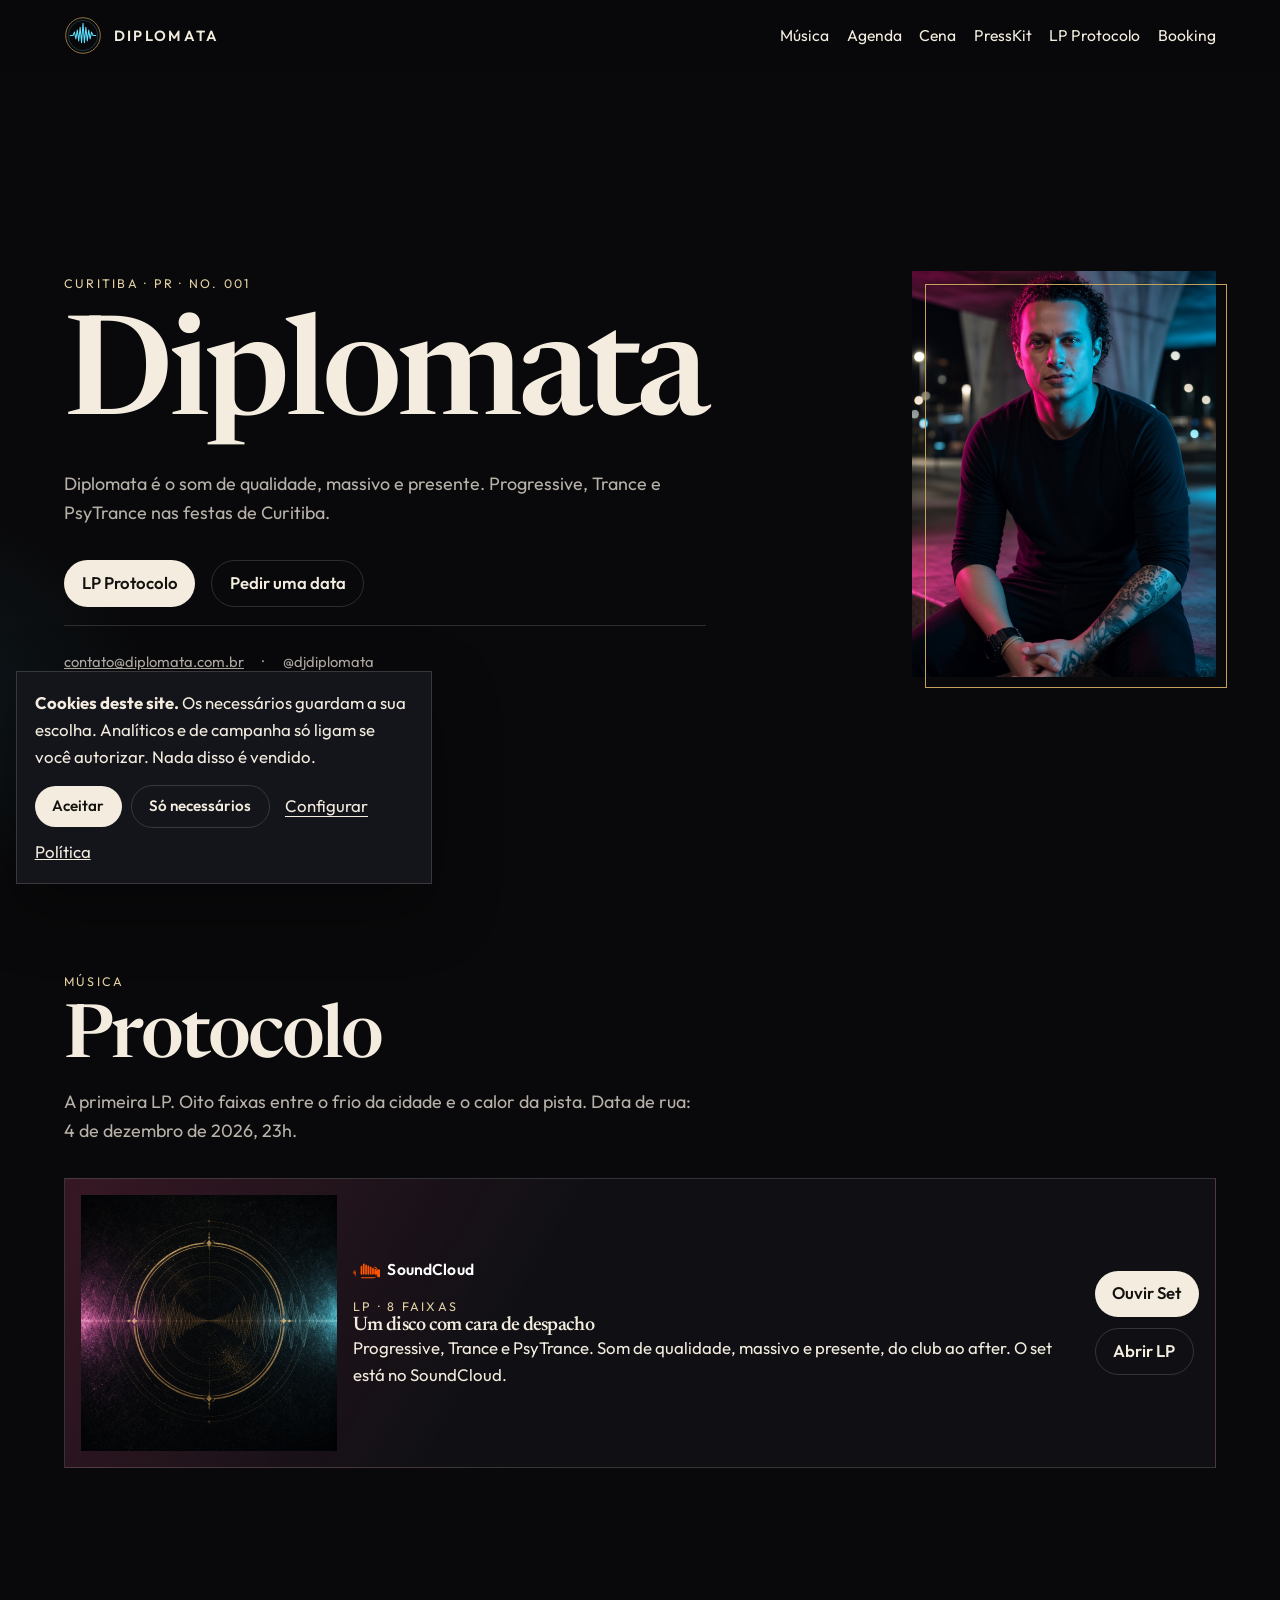
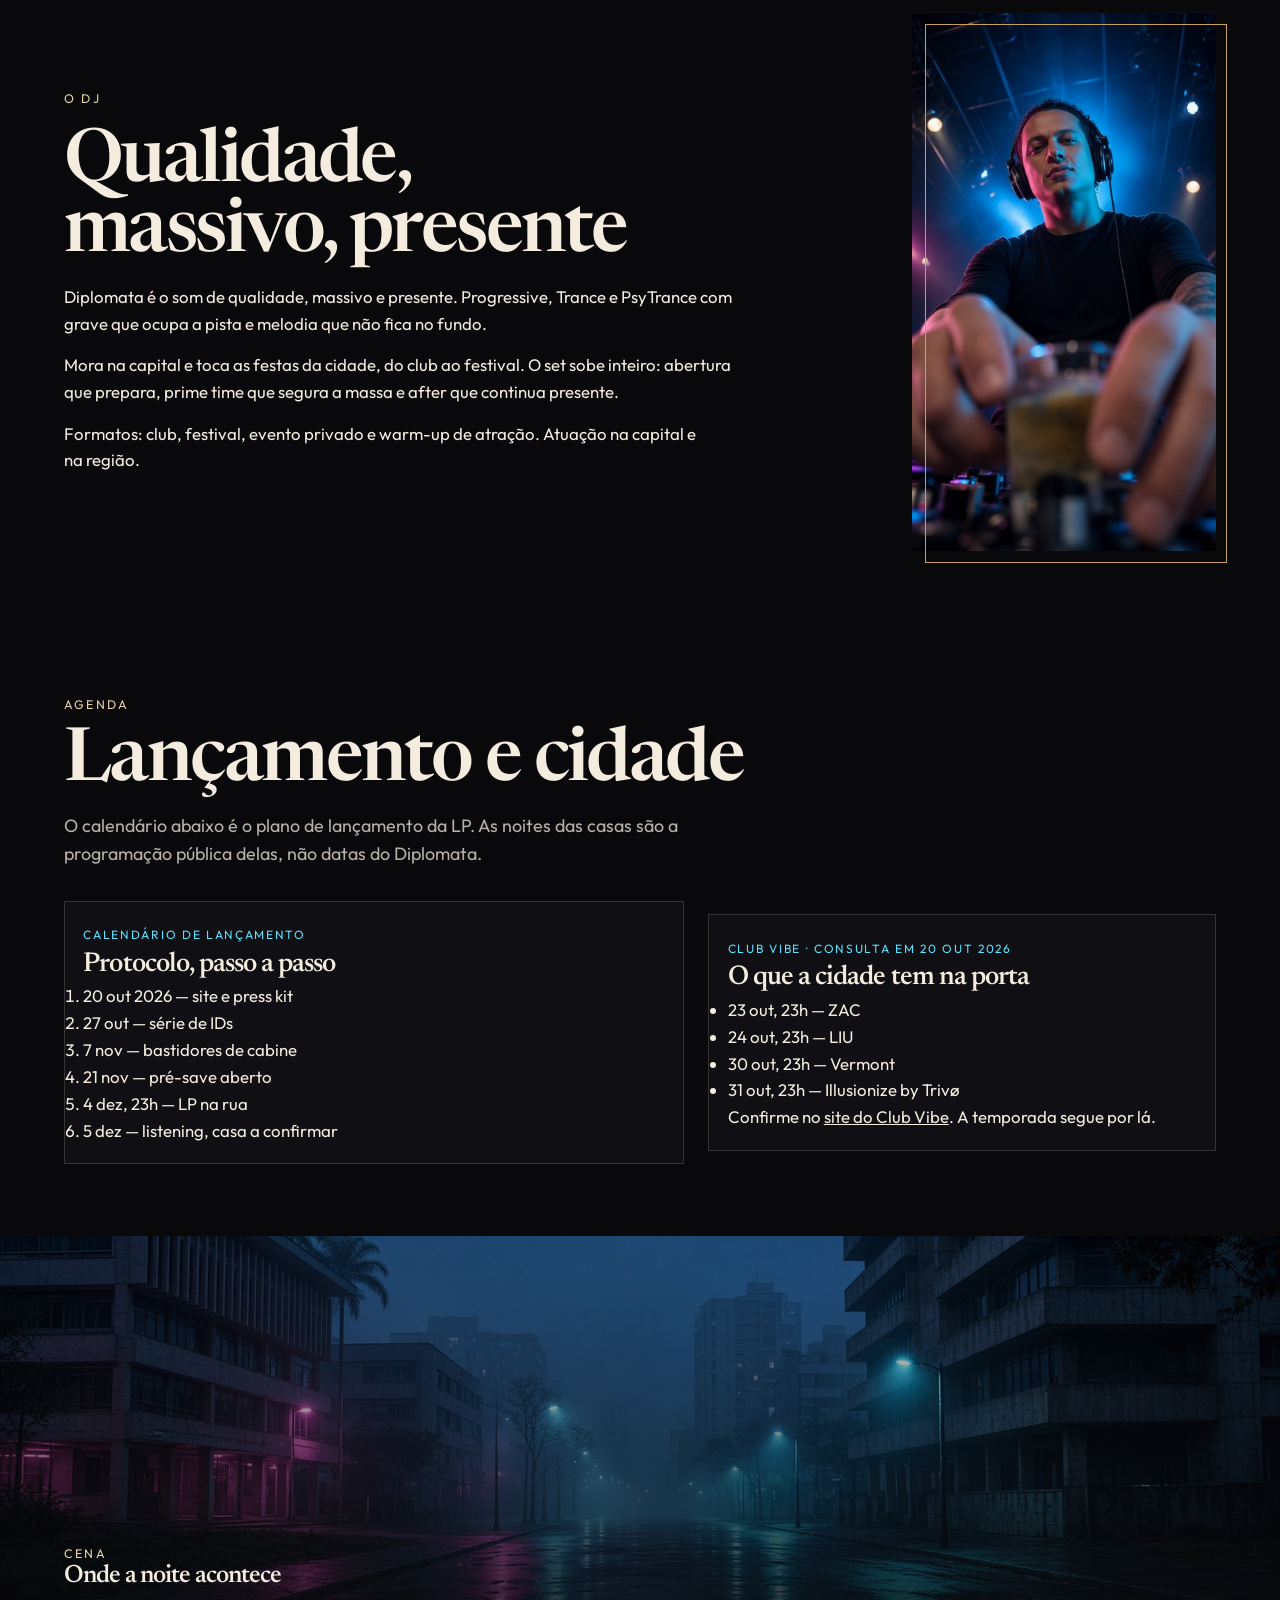
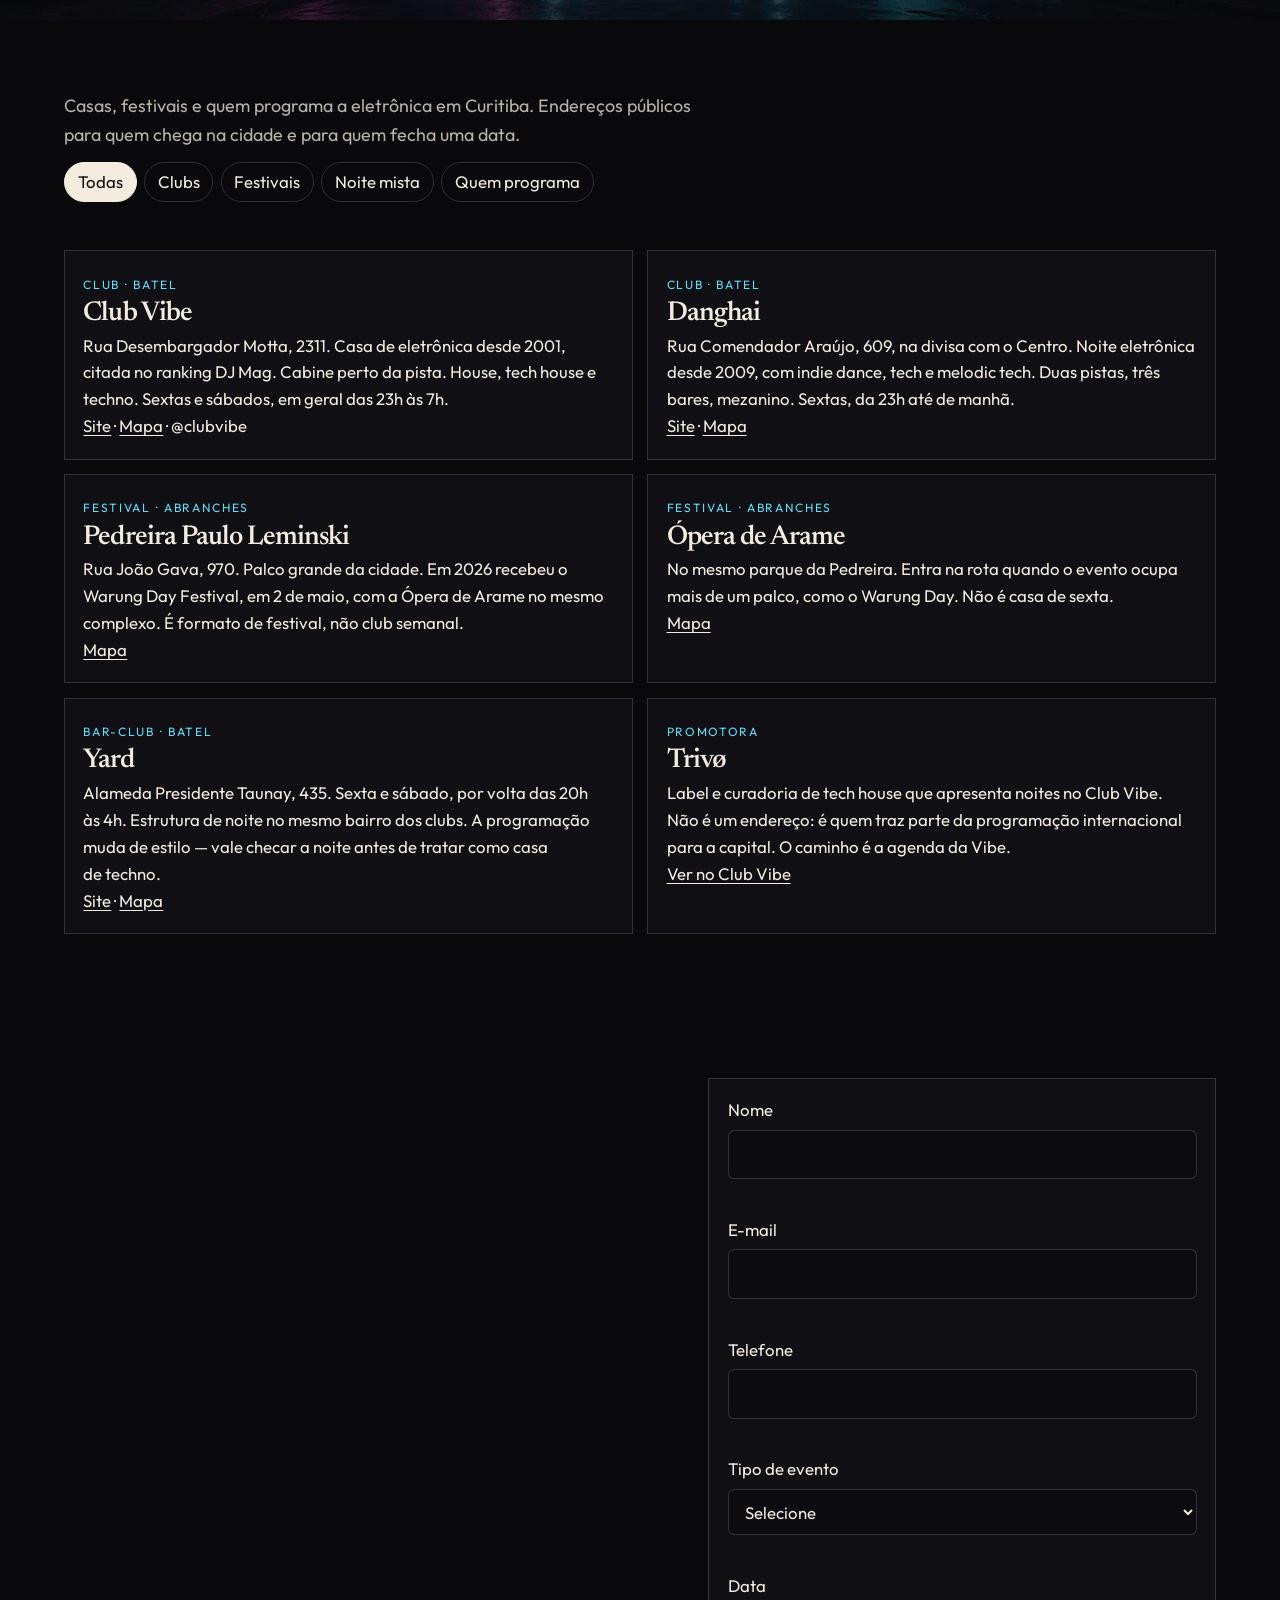
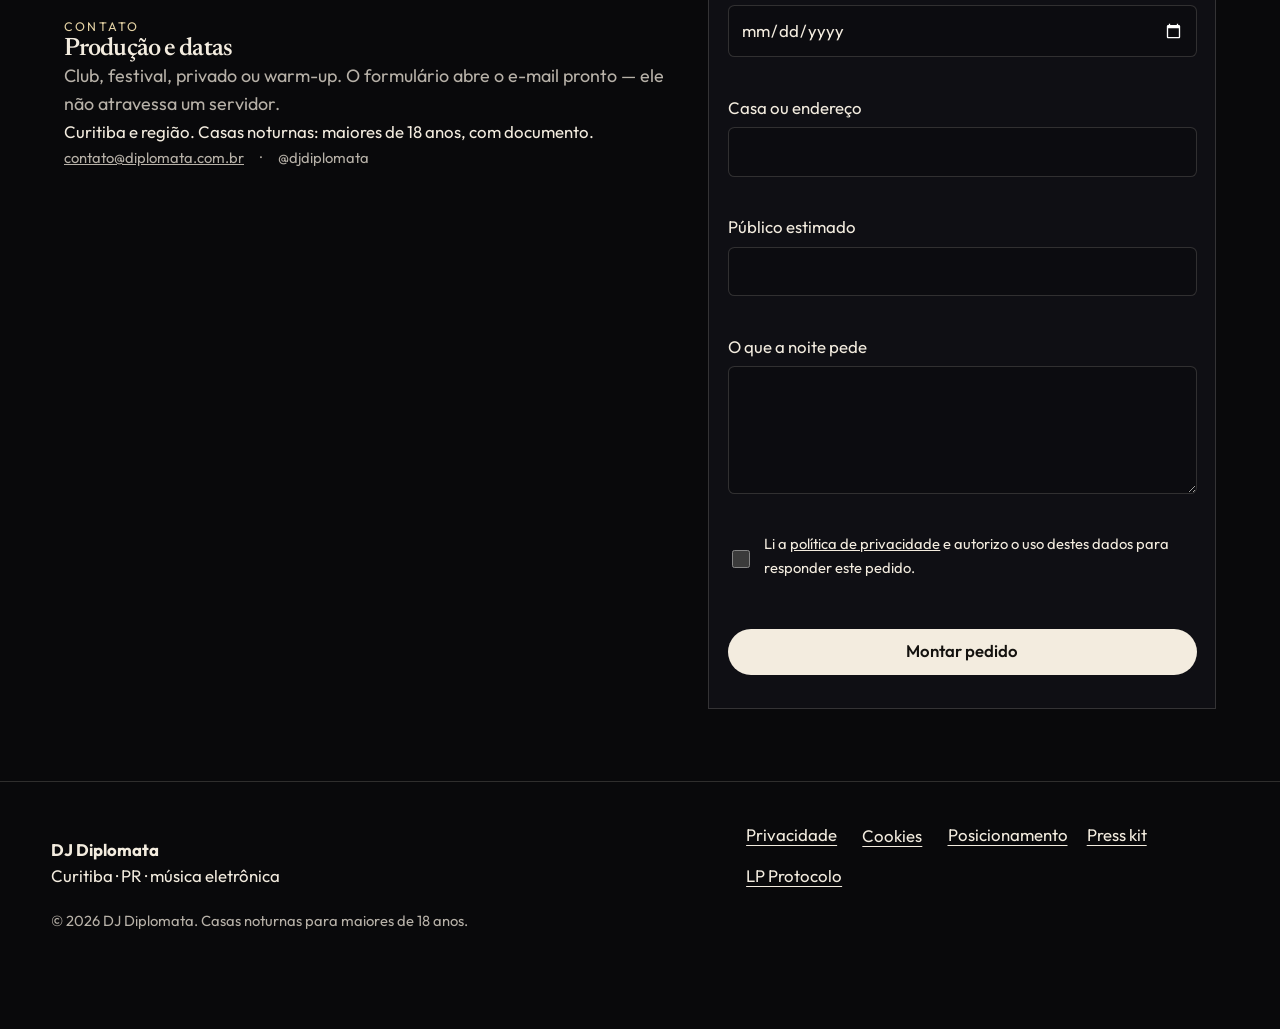
==== index.html @ b2a97776 "Commit Inicial Co-authored-by: Cursor <cursoragent@cursor.com>" ====
<!DOCTYPE html>
<html lang="pt-BR">
<head>
  <meta charset="utf-8">
  <meta name="viewport" content="width=device-width, initial-scale=1">
  <title>DJ Diplomata · Progressive, Trance e PsyTrance em Curitiba</title>
  <meta name="description" content="Diplomata é o som de qualidade, massivo e presente. Progressive, Trance e PsyTrance nas festas de Curitiba.">
  <link rel="canonical" href="https://djdiplomata.com.br/">
  <meta name="theme-color" content="#09090b">
  <meta property="og:locale" content="pt_BR">
  <meta property="og:type" content="website">
  <meta property="og:title" content="DJ Diplomata · Curitiba">
  <meta property="og:description" content="Som de qualidade, massivo e presente. Progressive, Trance e PsyTrance. LP Protocolo em 4 de dezembro de 2026.">
  <meta property="og:url" content="https://djdiplomata.com.br/">
  <meta property="og:image" content="https://djdiplomata.com.br/img/hero-pista.jpg">
  <meta name="twitter:card" content="summary_large_image">
  <link rel="icon" href="img/favicon.svg" type="image/svg+xml">
  <link rel="manifest" href="/site.webmanifest">
  <link rel="preconnect" href="https://fonts.googleapis.com">
  <link rel="preconnect" href="https://fonts.gstatic.com" crossorigin>
  <link href="https://fonts.googleapis.com/css2?family=Newsreader:ital,opsz,wght@0,6..72,500;0,6..72,600;1,6..72,480&family=Outfit:wght@300;400;500;600&display=swap" rel="stylesheet">
  <link rel="stylesheet" href="css/styles.css">
  <script type="application/ld+json">
  {
    "@context": "https://schema.org",
    "@type": "MusicGroup",
    "name": "DJ Diplomata",
    "genre": ["Progressive", "Trance", "PsyTrance"],
    "foundingLocation": {
      "@type": "City",
      "name": "Curitiba"
    },
    "areaServed": "Curitiba, PR",
    "url": "https://djdiplomata.com.br/",
    "image": "https://djdiplomata.com.br/img/retrato-editorial.jpg",
    "email": "contato@diplomata.com.br"
  }
  </script>
</head>
<body>
  <a class="skip" href="#conteudo">Ir para o conteúdo</a>
  <header class="site-header" data-header>
    <a class="brand" href="/">
      <img src="img/logo-mark.svg" width="64" height="64" alt="">
      Diplomata
    </a>
    <button class="nav-toggle" type="button" data-nav-toggle aria-expanded="false" aria-controls="menu" aria-label="Abrir menu">
      <span class="nav-toggle__icon" aria-hidden="true">
        <span class="nav-toggle__bar"></span>
        <span class="nav-toggle__bar"></span>
        <span class="nav-toggle__bar"></span>
      </span>
    </button>
    <nav id="menu" class="menu" aria-label="Principal">
      <a href="#musica">Música</a>
      <a href="#agenda">Agenda</a>
      <a href="#cena">Cena</a>
      <a href="/paginas/imprensa.html">PressKit</a>
      <a href="/paginas/lp.html">LP Protocolo</a>
      <a href="#booking">Booking</a>
    </nav>
  </header>

  <main id="conteudo">
    <section class="wrap hero">
      <div class="hero-copy" data-reveal>
        <p class="kicker">Curitiba · PR · No. 001</p>
        <h1 class="display">Diplomata</h1>
        <p class="lede">Diplomata é o som de qualidade, massivo e presente. Progressive, Trance e PsyTrance nas festas de Curitiba.</p>
        <div class="actions">
          <a class="button" href="/paginas/lp.html">LP Protocolo</a>
          <a class="button button-ghost" href="#booking">Pedir uma data</a>
        </div>
        <p class="meta"><a data-email href="mailto:contato@diplomata.com.br">contato@diplomata.com.br</a> · <span data-handle="instagram">@djdiplomata</span></p>
      </div>
      <figure class="photo-frame" data-reveal>
        <img src="img/retrato-editorial.jpg" width="864" height="1152" alt="Retrato de Diplomata à noite, luz magenta e ciano, camiseta preta e tatuagem no antebraço." fetchpriority="high">
      </figure>
    </section>

    <section class="section" id="musica">
      <div class="wrap">
        <div class="section-head" data-reveal>
          <p class="kicker">Música</p>
          <h2>Protocolo</h2>
          <p class="lede">A primeira LP. Oito faixas entre o frio da cidade e o calor da pista. Data de rua: 4 de dezembro de 2026, 23h.</p>
        </div>
        <article class="release" data-reveal>
          <img src="img/capa-protocolo.jpg" width="1024" height="1024" alt="Capa abstrata da LP Protocolo, anel dourado e forma de onda.">
          <div>
            <a class="sc-mark" href="https://soundcloud.com/diplomatamusicoficial/diplomata-progressive-trance" target="_blank" rel="noopener noreferrer">
              <svg class="sc-mark__logo" viewBox="0 0 24 24" aria-hidden="true">
                <path d="M1.175 12.225c-.051 0-.094.046-.101.1l-.233 2.154.233 2.105c.007.058.05.098.101.098.05 0 .09-.04.099-.098l.255-2.105-.27-2.154c-.008-.054-.047-.1-.098-.1m-.899.828c-.053 0-.096.043-.104.096l-.213 1.343.213 1.32c.008.06.051.096.104.096.052 0 .093-.036.101-.096l.225-1.32-.225-1.343c-.008-.053-.049-.096-.101-.096m1.817-.265c-.053 0-.096.05-.103.104l-.266 2.578.266 2.531c.007.058.05.103.103.103.052 0 .093-.045.1-.103l.285-2.531-.285-2.578c-.007-.054-.048-.104-.1-.104m-3.647.43c-.054 0-.098.05-.105.104l-.18.795.18.772c.007.058.051.104.105.104.053 0 .094-.046.102-.104l.194-.772-.194-.795c-.008-.054-.049-.104-.102-.104m8.283 2.684V9.44c0-.422.342-.763.764-.763.421 0 .763.341.763.763v6.462c0 .422-.342.763-.763.763-.422 0-.764-.341-.764-.763m2.024-.025V7.294c0-.422.342-.764.763-.764.422 0 .764.342.764.764v8.583c0 .421-.342.763-.764.763-.421 0-.763-.342-.763-.763m2.024-.002V8.22c0-.422.342-.764.764-.764.421 0 .763.342.763.764v7.655c0 .422-.342.764-.763.764-.422 0-.764-.342-.764-.764m2.025.002V9.212c0-.422.342-.764.764-.764.421 0 .763.342.763.764v6.665c0 .421-.342.763-.763.763-.422 0-.764-.342-.764-.763m2.024-.002v-5.74c0-.421.342-.763.764-.763.421 0 .763.342.763.763v5.74c0 .422-.342.764-.763.764-.422 0-.764-.342-.764-.764m2.025.002v-4.815c0-.422.342-.764.763-.764.422 0 .764.342.764.764v4.815c0 .421-.342.763-.764.763-.421 0-.763-.342-.763-.763m2.024.003v-3.89c0-.422.342-.764.764-.764s.763.342.763.764v3.89c0 .421-.341.763-.763.763s-.764-.342-.764-.763m1.985 1.017c-.231 1.49-1.494 2.639-3.034 2.639H7.418c-.211 0-.392-.17-.392-.381 0-.212.181-.382.392-.382h11.309c1.18 0 2.147-.88 2.147-1.963 0-1.083-.967-1.963-2.147-1.963-.211 0-.381-.17-.381-.381s.17-.382.381-.382c1.18 0 2.147-.88 2.147-1.962 0-1.084-.967-1.963-2.147-1.963-.211 0-.381-.17-.381-.382 0-.21.17-.381.381-.381 1.54 0 2.803 1.148 3.034 2.638.346-.14.72-.22 1.112-.22 1.18 0 2.147.88 2.147 1.962 0 .58-.26 1.102-.67 1.463.41.361.67.883.67 1.463 0 1.083-.967 1.962-2.147 1.962-.392 0-.766-.08-1.112-.22"/>
              </svg>
              <span>SoundCloud</span>
            </a>
            <p class="kicker">LP · 8 faixas</p>
            <h3>Um disco com cara de despacho</h3>
            <p>Progressive, Trance e PsyTrance. Som de qualidade, massivo e presente, do club ao after. O set está no SoundCloud.</p>
          </div>
          <div class="actions">
            <a class="button" href="https://soundcloud.com/diplomatamusicoficial/diplomata-progressive-trance" target="_blank" rel="noopener noreferrer">Ouvir Set</a>
            <a class="button button-ghost" href="/paginas/lp.html">Abrir LP</a>
          </div>
        </article>
      </div>
    </section>

    <section class="section" id="sobre">
      <div class="wrap split split-2">
        <div class="prose" data-reveal>
          <p class="kicker">O DJ</p>
          <h2>Qualidade, massivo, presente</h2>
          <p>Diplomata é o som de qualidade, massivo e presente. Progressive, Trance e PsyTrance com grave que ocupa a pista e melodia que não fica no fundo.</p>
          <p>Mora na capital e toca as festas da cidade, do club ao festival. O set sobe inteiro: abertura que prepara, prime time que segura a massa e after que continua presente.</p>
          <p>Formatos: club, festival, evento privado e warm-up de atração. Atuação na capital e na região.</p>
        </div>
        <figure class="photo-frame" data-reveal>
          <img src="img/cabine-de-baixo.jpg" width="437" height="776" alt="Diplomata de camiseta preta e fone, visto de baixo na cabine, mãos no mixer, luz azul e magenta." loading="lazy">
        </figure>
      </div>
    </section>

    <section class="section" id="agenda">
      <div class="wrap">
        <div class="section-head" data-reveal>
          <p class="kicker">Agenda</p>
          <h2>Lançamento e cidade</h2>
          <p class="lede">O calendário abaixo é o plano de lançamento da LP. As noites das casas são a programação pública delas, não datas do Diplomata.</p>
        </div>
        <div class="split split-2">
          <article class="note" data-reveal>
            <p class="tag">Calendário de lançamento</p>
            <h3>Protocolo, passo a passo</h3>
            <ol>
              <li>20 out 2026 — site e press kit</li>
              <li>27 out — série de IDs</li>
              <li>7 nov — bastidores de cabine</li>
              <li>21 nov — pré-save aberto</li>
              <li>4 dez, 23h — LP na rua</li>
              <li>5 dez — listening, casa a confirmar</li>
            </ol>
          </article>
          <article class="note" data-reveal>
            <p class="tag">Club Vibe · consulta em 20 out 2026</p>
            <h3>O que a cidade tem na porta</h3>
            <ul>
              <li>23 out, 23h — ZAC</li>
              <li>24 out, 23h — LIU</li>
              <li>30 out, 23h — Vermont</li>
              <li>31 out, 23h — Illusionize by Trivø</li>
            </ul>
            <p>Confirme no <a href="https://clubvibe.com.br/" rel="noopener noreferrer">site do Club Vibe</a>. A temporada segue por lá.</p>
          </article>
        </div>
      </div>
    </section>

    <section class="city-band" style="--city: url('../img/cidade-noite.jpg')" id="cena">
      <div class="wrap">
        <p class="kicker">Cena</p>
        <h2>Onde a noite acontece</h2>
      </div>
    </section>

    <section class="section">
      <div class="wrap scene">
        <div class="section-head">
          <p class="lede">Casas, festivais e quem programa a eletrônica em Curitiba. Endereços públicos para quem chega na cidade e para quem fecha uma data.</p>
          <div class="filters" role="group" aria-label="Filtrar lugares">
            <button type="button" data-filter="todas" aria-pressed="true">Todas</button>
            <button type="button" data-filter="club" aria-pressed="false">Clubs</button>
            <button type="button" data-filter="festival" aria-pressed="false">Festivais</button>
            <button type="button" data-filter="bar" aria-pressed="false">Noite mista</button>
            <button type="button" data-filter="promoter" aria-pressed="false">Quem programa</button>
          </div>
        </div>
        <div class="venue-list">
          <article class="venue" data-kind="club">
            <p class="tag">Club · Batel</p>
            <h3>Club Vibe</h3>
            <p>Rua Desembargador Motta, 2311. Casa de eletrônica desde 2001, citada no ranking DJ Mag. Cabine perto da pista. House, tech house e techno. Sextas e sábados, em geral das 23h às 7h.</p>
            <p><a href="https://clubvibe.com.br/" rel="noopener noreferrer">Site</a> · <a href="https://www.google.com/maps/search/?api=1&amp;query=Club+Vibe+Rua+Desembargador+Motta+2311+Curitiba" rel="noopener noreferrer">Mapa</a> · @clubvibe</p>
          </article>
          <article class="venue" data-kind="club">
            <p class="tag">Club · Batel</p>
            <h3>Danghai</h3>
            <p>Rua Comendador Araújo, 609, na divisa com o Centro. Noite eletrônica desde 2009, com indie dance, tech e melodic tech. Duas pistas, três bares, mezanino. Sextas, da 23h até de manhã.</p>
            <p><a href="https://danghai.com.br/" rel="noopener noreferrer">Site</a> · <a href="https://www.google.com/maps/search/?api=1&amp;query=Danghai+Club+Rua+Comendador+Araujo+609+Curitiba" rel="noopener noreferrer">Mapa</a></p>
          </article>
          <article class="venue" data-kind="festival">
            <p class="tag">Festival · Abranches</p>
            <h3>Pedreira Paulo Leminski</h3>
            <p>Rua João Gava, 970. Palco grande da cidade. Em 2026 recebeu o Warung Day Festival, em 2 de maio, com a Ópera de Arame no mesmo complexo. É formato de festival, não club semanal.</p>
            <p><a href="https://www.google.com/maps/search/?api=1&amp;query=Pedreira+Paulo+Leminski+Curitiba" rel="noopener noreferrer">Mapa</a></p>
          </article>
          <article class="venue" data-kind="festival">
            <p class="tag">Festival · Abranches</p>
            <h3>Ópera de Arame</h3>
            <p>No mesmo parque da Pedreira. Entra na rota quando o evento ocupa mais de um palco, como o Warung Day. Não é casa de sexta.</p>
            <p><a href="https://www.google.com/maps/search/?api=1&amp;query=Opera+de+Arame+Curitiba" rel="noopener noreferrer">Mapa</a></p>
          </article>
          <article class="venue" data-kind="bar">
            <p class="tag">Bar-club · Batel</p>
            <h3>Yard</h3>
            <p>Alameda Presidente Taunay, 435. Sexta e sábado, por volta das 20h às 4h. Estrutura de noite no mesmo bairro dos clubs. A programação muda de estilo — vale checar a noite antes de tratar como casa de techno.</p>
            <p><a href="http://yardcwb.com.br/" rel="noopener noreferrer">Site</a> · <a href="https://www.google.com/maps/search/?api=1&amp;query=Yard+Alameda+Presidente+Taunay+435+Curitiba" rel="noopener noreferrer">Mapa</a></p>
          </article>
          <article class="venue" data-kind="promoter">
            <p class="tag">Promotora</p>
            <h3>Trivø</h3>
            <p>Label e curadoria de tech house que apresenta noites no Club Vibe. Não é um endereço: é quem traz parte da programação internacional para a capital. O caminho é a agenda da Vibe.</p>
            <p><a href="https://clubvibe.com.br/" rel="noopener noreferrer">Ver no Club Vibe</a></p>
          </article>
        </div>
      </div>
    </section>

    <section class="section" id="booking">
      <div class="wrap split split-2">
        <div data-reveal>
          <p class="kicker">Contato</p>
          <h2>Produção e datas</h2>
          <p class="lede">Club, festival, privado ou warm-up. O formulário abre o e-mail pronto — ele não atravessa um servidor.</p>
          <p>Curitiba e região. Casas noturnas: maiores de 18 anos, com documento.</p>
          <p class="meta"><a data-email href="mailto:contato@diplomata.com.br">contato@diplomata.com.br</a> · <span data-handle="instagram">@djdiplomata</span></p>
          <p><a class="button button-ghost" data-whatsapp hidden href="#">WhatsApp</a></p>
        </div>
        <form class="form card" data-booking novalidate>
          <div class="field">
            <label for="nome">Nome</label>
            <input id="nome" name="nome" autocomplete="name" required>
            <small class="error"></small>
          </div>
          <div class="field">
            <label for="email">E-mail</label>
            <input id="email" name="email" type="email" autocomplete="email" required>
            <small class="error"></small>
          </div>
          <div class="field">
            <label for="telefone">Telefone</label>
            <input id="telefone" name="telefone" type="tel" autocomplete="tel" inputmode="tel">
            <small class="error"></small>
          </div>
          <div class="field">
            <label for="tipo">Tipo de evento</label>
            <select id="tipo" name="tipo" required>
              <option value="">Selecione</option>
              <option>Club</option>
              <option>Festival</option>
              <option>Evento privado</option>
              <option>Corporativo</option>
              <option>Warm-up</option>
            </select>
            <small class="error"></small>
          </div>
          <div class="field">
            <label for="data">Data</label>
            <input id="data" name="data" type="date">
            <small class="error"></small>
          </div>
          <div class="field">
            <label for="local">Casa ou endereço</label>
            <input id="local" name="local" autocomplete="address-level2">
            <small class="error"></small>
          </div>
          <div class="field">
            <label for="publico">Público estimado</label>
            <input id="publico" name="publico" inputmode="numeric">
            <small class="error"></small>
          </div>
          <div class="field">
            <label for="mensagem">O que a noite pede</label>
            <textarea id="mensagem" name="mensagem" required></textarea>
            <small class="error"></small>
          </div>
          <label class="check">
            <input id="consent-booking" name="consent" type="checkbox" required>
            <span>Li a <a href="/paginas/privacidade.html">política de privacidade</a> e autorizo o uso destes dados para responder este pedido.</span>
            <small class="error"></small>
          </label>
          <button class="button" type="submit">Montar pedido</button>
          <p class="status" data-booking-status role="status"></p>
          <div class="ready" data-booking-ready hidden>
            <p>Pedido pronto para envio.</p>
            <pre id="brief-live" data-brief></pre>
            <div class="actions">
              <a class="button button-small" data-open-mail href="mailto:contato@diplomata.com.br">Abrir e-mail</a>
              <button class="button button-small button-ghost" type="button" data-copy="brief-live">Copiar pedido</button>
            </div>
          </div>
        </form>
      </div>
    </section>
  </main>

  <footer class="site-footer">
    <div>
      <strong>DJ Diplomata</strong>
      <p>Curitiba · PR · música eletrônica</p>
    </div>
    <nav class="footer-nav" aria-label="Rodapé">
      <a href="/paginas/privacidade.html">Privacidade</a>
      <button type="button" data-cookie-open>Cookies</button>
      <a href="/paginas/campanhas.html">Posicionamento</a>
      <a href="/paginas/imprensa.html">Press kit</a>
      <a href="/paginas/lp.html">LP Protocolo</a>
    </nav>
    <p class="legal">© 2026 DJ Diplomata. Casas noturnas para maiores de 18 anos.</p>
  </footer>

  <script src="js/config.js"></script>
  <script src="js/cookies.js"></script>
  <script src="js/main.js"></script>
</body>
</html>
---- css/styles.css ----
@layer reset, base, layout, components, pages, motion;

@layer reset {
  *,
  *::before,
  *::after {
    box-sizing: border-box;
  }

  html {
    scroll-behavior: smooth;
  }

  body,
  h1,
  h2,
  h3,
  p,
  figure,
  blockquote,
  dl,
  dd {
    margin: 0;
  }

  ul,
  ol {
    margin: 0;
    padding: 0;
  }

  button,
  input,
  select,
  textarea {
    font: inherit;
    color: inherit;
  }

  button {
    cursor: pointer;
    background: none;
    border: 0;
  }

  img {
    max-width: 100%;
    height: auto;
    display: block;
  }

  a {
    color: inherit;
  }
}

@layer base {
  :root {
    --bg: #09090b;
    --bg-2: #121218;
    --paper: #f3ecdf;
    --paper-2: #e7dccb;
    --ink: #14120f;
    --gold: #c6a15a;
    --gold-text: #e4d2a4;
    --magenta: #ff3d78;
    --cyan: #5ce1ff;
    --muted: #b7b1a8;
    --line: rgba(243, 236, 223, 0.16);
    --serif: "Newsreader", "Iowan Old Style", Georgia, serif;
    --sans: "Outfit", "Segoe UI", sans-serif;
    --header: 4.5rem;
    --wrap: 72rem;
    --shadow: 0 24px 60px rgba(0, 0, 0, 0.35);
  }

  html {
    color-scheme: dark;
  }

  [hidden] {
    display: none !important;
  }

  body {
    min-height: 100vh;
    overflow-x: clip;
    font-family: var(--sans);
    font-weight: 400;
    font-size: 1.05rem;
    line-height: 1.6;
    color: var(--paper);
    background:
      radial-gradient(900px 480px at 90% -10%, rgba(255, 61, 120, 0.18), transparent 55%),
      radial-gradient(700px 420px at -15% 12%, rgba(92, 225, 255, 0.1), transparent 50%),
      var(--bg);
  }

  body.nav-open {
    overflow: hidden;
  }

  ::selection {
    background: var(--magenta);
    color: #fff;
  }

  :focus-visible {
    outline: 2px solid var(--cyan);
    outline-offset: 3px;
  }

  h1,
  h2,
  h3,
  .display {
    font-family: var(--serif);
    font-weight: 560;
    letter-spacing: -0.035em;
    line-height: 0.96;
    text-wrap: balance;
  }

  p,
  li {
    text-wrap: pretty;
  }

  a:hover {
    color: var(--gold-text);
  }
}

@layer layout {
  .skip {
    position: absolute;
    left: 1rem;
    top: -4rem;
    z-index: 80;
    background: var(--paper);
    color: var(--ink);
    padding: 0.6rem 0.9rem;
  }

  .skip:focus {
    top: 1rem;
  }

  .wrap {
    width: min(var(--wrap), calc(100% - 2rem));
    margin-inline: auto;
  }

  .wrap-full {
    width: 100%;
    max-width: none;
    margin-inline: 0;
    padding-inline: 4vw;
  }

  .wrap-full .lede {
    max-width: none;
  }

  .section-bleed {
    width: 100%;
    max-width: none;
    padding-inline: 0;
  }

  .section-bleed .wrap-full {
    padding-inline: 0;
  }

  .site-header {
    position: sticky;
    top: 0;
    z-index: 40;
    display: flex;
    align-items: center;
    justify-content: space-between;
    gap: 1rem;
    min-height: var(--header);
    padding-block: 0.75rem;
    padding-inline: max(1rem, calc((100% - min(var(--wrap), 100% - 2rem)) / 2));
    background: rgba(9, 9, 11, 0.94);
    border-bottom: 1px solid transparent;
  }

  .site-header.is-scrolled {
    border-bottom-color: var(--line);
  }

  .brand {
    display: inline-flex;
    align-items: center;
    gap: 0.7rem;
    text-decoration: none;
    font-family: var(--sans);
    font-weight: 600;
    font-size: 0.92rem;
    letter-spacing: 0.16em;
    text-transform: uppercase;
  }

  .brand img {
    width: 2.4rem;
    height: 2.4rem;
  }

  .nav-toggle {
    display: inline-flex;
    align-items: center;
    justify-content: center;
    flex-shrink: 0;
    width: 2.75rem;
    height: 2.75rem;
    padding: 0;
    border: 1px solid var(--line);
    border-radius: 999px;
    color: var(--paper);
  }

  .nav-toggle__icon {
    display: flex;
    flex-direction: column;
    justify-content: center;
    gap: 0.35rem;
    width: 1.15rem;
  }

  .nav-toggle__bar {
    display: block;
    height: 2px;
    width: 100%;
    background: currentColor;
    border-radius: 1px;
    transition: transform 0.2s ease, opacity 0.2s ease;
    transform-origin: center;
  }

  .nav-toggle[aria-expanded="true"] .nav-toggle__bar:nth-child(1) {
    transform: translateY(0.45rem) rotate(45deg);
  }

  .nav-toggle[aria-expanded="true"] .nav-toggle__bar:nth-child(2) {
    opacity: 0;
  }

  .nav-toggle[aria-expanded="true"] .nav-toggle__bar:nth-child(3) {
    transform: translateY(-0.45rem) rotate(-45deg);
  }

  .menu {
    display: none;
    gap: 1.1rem;
    align-items: center;
  }

  .menu.is-open {
    display: flex;
    position: fixed;
    z-index: 45;
    inset: var(--header) 0 0 0;
    flex-direction: column;
    align-items: flex-start;
    gap: 1.15rem;
    padding: 1.5rem 1.25rem 2rem;
    background: #09090b;
    overflow: auto;
  }

  .menu a {
    text-decoration: none;
    color: var(--paper);
    font-size: 1.35rem;
  }

  .menu a[aria-current="page"] {
    color: var(--gold-text);
  }

  .section {
    padding: 4.5rem 0;
  }

  .section-head {
    display: grid;
    gap: 0.8rem;
    margin-bottom: 2rem;
  }

  .section-head h2 {
    font-size: clamp(2.4rem, 6vw, 4.6rem);
  }

  .kicker {
    color: var(--gold-text);
    font-size: 0.78rem;
    letter-spacing: 0.18em;
    text-transform: uppercase;
  }

  .lede {
    max-width: 40rem;
    color: var(--muted);
    font-size: 1.12rem;
  }

  .site-footer {
    display: grid;
    gap: 1.2rem;
    padding: 2.5rem 4vw 6rem;
    border-top: 1px solid var(--line);
  }

  .footer-nav {
    display: flex;
    flex-wrap: wrap;
    gap: 0.8rem 1.2rem;
  }

  .footer-nav a,
  .footer-nav button {
    text-decoration: underline;
    text-underline-offset: 0.25em;
  }

  .legal {
    color: var(--muted);
    font-size: 0.92rem;
  }
}

@layer components {
  .button,
  .text-button {
    display: inline-flex;
    align-items: center;
    justify-content: center;
    min-height: 2.9rem;
    padding: 0.55rem 1.1rem;
    border-radius: 999px;
    text-decoration: none;
  }

  .button {
    background: var(--paper);
    color: var(--ink);
    font-weight: 560;
  }

  .button:hover {
    background: var(--gold-text);
    color: var(--ink);
  }

  .button-ghost {
    background: transparent;
    color: var(--paper);
    border: 1px solid var(--line);
  }

  .button-ghost:hover {
    border-color: var(--gold);
    color: var(--gold-text);
    background: transparent;
  }

  .button-small {
    min-height: 2.5rem;
    font-size: 0.95rem;
  }

  .text-button {
    padding-inline: 0.4rem;
    text-decoration: underline;
    text-underline-offset: 0.22em;
  }

  .actions {
    display: flex;
    flex-wrap: wrap;
    gap: 0.7rem;
  }

  .display {
    font-size: clamp(3.6rem, 13vw, 8.6rem);
  }

  .split {
    display: grid;
    gap: 1.5rem;
  }

  .photo-frame {
    position: relative;
  }

  .photo-frame img {
    width: 100%;
    object-fit: cover;
  }

  .photo-frame::after {
    content: "";
    position: absolute;
    inset: 0.8rem -0.7rem -0.7rem 0.8rem;
    border: 1px solid var(--gold);
    pointer-events: none;
  }

  .meta {
    display: flex;
    flex-wrap: wrap;
    gap: 0.5rem 1rem;
    color: var(--muted);
    font-size: 0.92rem;
  }

  .card,
  .venue,
  .track,
  .sheet,
  .note {
    border: 1px solid var(--line);
    background: rgba(18, 18, 24, 0.72);
  }

  .card,
  .venue,
  .note {
    padding: 1.15rem;
  }

  .stack {
    display: grid;
    gap: 0.9rem;
  }

  .filters {
    display: flex;
    flex-wrap: wrap;
    gap: 0.45rem;
    margin-bottom: 1rem;
  }

  .filters button {
    min-height: 2.5rem;
    padding: 0.3rem 0.8rem;
    border-radius: 999px;
    border: 1px solid var(--line);
  }

  .filters button[aria-pressed="true"] {
    background: var(--paper);
    color: var(--ink);
    border-color: var(--paper);
  }

  .scene {
    container-type: inline-size;
  }

  .venue-list,
  .card-grid,
  .track-list,
  .swatches,
  .plan {
    display: grid;
    gap: 0.9rem;
  }

  .venue h3,
  .card h3,
  .note h3 {
    font-size: 1.7rem;
    margin-bottom: 0.35rem;
  }

  .venue a,
  .prose a,
  .sheet a {
    text-underline-offset: 0.2em;
  }

  .tag {
    display: inline-block;
    margin-bottom: 0.45rem;
    color: var(--cyan);
    font-size: 0.75rem;
    letter-spacing: 0.14em;
    text-transform: uppercase;
  }

  .form,
  .cookie-dialog form {
    display: grid;
    gap: 0.9rem;
  }

  .field {
    display: grid;
    gap: 0.35rem;
  }

  .field span,
  .check span {
    font-size: 0.92rem;
  }

  input,
  select,
  textarea {
    width: 100%;
    min-height: 2.9rem;
    padding: 0.65rem 0.75rem;
    border-radius: 0.4rem;
    border: 1px solid var(--line);
    background: #0c0c10;
  }

  textarea {
    min-height: 8rem;
    resize: vertical;
  }

  .check {
    display: grid;
    grid-template-columns: auto 1fr;
    gap: 0.7rem;
    align-items: start;
  }

  .check input {
    width: 1.15rem;
    height: 1.15rem;
    margin-top: 0.25rem;
  }

  .check .error {
    grid-column: 2;
  }

  .track summary {
    cursor: pointer;
    padding: 0.95rem 1rem;
    font-family: var(--serif);
    font-size: 1.45rem;
    list-style: none;
  }

  .track summary::-webkit-details-marker {
    display: none;
  }

  .track p {
    padding: 0 1rem 1rem;
    color: var(--muted);
  }

  .error {
    min-height: 1.1rem;
    color: #ffb3c9;
    font-size: 0.88rem;
  }

  .is-invalid input,
  .is-invalid select,
  .is-invalid textarea {
    border-color: var(--magenta);
  }

  .status {
    color: var(--gold-text);
  }

  .ready {
    padding: 1rem;
    background: #10140f;
    border: 1px solid var(--gold);
  }

  .ready pre {
    white-space: pre-wrap;
    font-family: var(--sans);
    margin: 0.6rem 0 1rem;
  }

  .cookie-banner,
  .cookie-dialog {
    width: min(40rem, calc(100% - 2rem));
    padding: 1.1rem;
    color: var(--paper);
    background: #14141b;
    border: 1px solid var(--line);
    box-shadow: var(--shadow);
  }

  .cookie-banner {
    position: fixed;
    z-index: 60;
    left: 1rem;
    bottom: 1rem;
    width: min(26rem, calc(100% - 2rem));
  }

  .cookie-banner[hidden] {
    display: none;
  }

  .cookie-dialog {
    margin: auto;
  }

  .cookie-dialog::backdrop,
  dialog::backdrop {
    background: rgba(5, 5, 8, 0.78);
  }

  .cookie-actions {
    display: flex;
    flex-wrap: wrap;
    gap: 0.55rem;
    align-items: center;
    margin-top: 0.8rem;
  }

  .lock {
    opacity: 0.8;
  }

  .swatch {
    min-height: 6.5rem;
    padding: 0.8rem;
    text-align: left;
    border: 1px solid var(--line);
    display: grid;
    align-content: end;
  }

  .sheet {
    background: var(--paper);
    color: var(--ink);
    padding: 1.3rem;
  }

  .sheet .kicker,
  .sheet .muted {
    color: #5e564c;
  }

  .sheet a {
    color: #6d4e16;
  }

  .logo-row {
    display: grid;
    gap: 0.8rem;
  }

  .logo-row a {
    display: grid;
    place-items: center;
    min-height: 8rem;
    padding: 1rem;
    text-decoration: none;
  }

  .on-dark {
    background: var(--bg);
  }

  .on-paper {
    background: var(--paper);
  }

  .toc {
    display: flex;
    flex-wrap: wrap;
    gap: 0.45rem 0.9rem;
  }

  .toc a {
    text-decoration: none;
    border-bottom: 1px solid var(--line);
  }

  .phone {
    width: min(18rem, 100%);
    aspect-ratio: 9 / 16;
    margin-inline: auto;
    padding: 8% 8% 12%;
    display: grid;
    align-content: end;
    background:
      linear-gradient(180deg, rgba(0, 0, 0, 0.1), rgba(0, 0, 0, 0.55)),
      var(--story) center / cover no-repeat;
    border-radius: 1.4rem;
    box-shadow: var(--shadow);
  }

  .phone strong {
    font-family: var(--serif);
    font-size: 3rem;
    line-height: 0.9;
  }

  .count {
    display: grid;
    grid-template-columns: repeat(4, 1fr);
    gap: 0.5rem;
  }

  .count div {
    padding: 0.8rem 0.4rem;
    text-align: center;
    border: 1px solid var(--line);
  }

  .count span {
    display: block;
    font-family: var(--serif);
    font-size: clamp(1.8rem, 5vw, 3rem);
    line-height: 1;
  }

  .count small,
  .count-live {
    color: var(--muted);
  }

  meter {
    width: 100%;
    height: 0.7rem;
  }

  .sr-only {
    position: absolute;
    width: 1px;
    height: 1px;
    padding: 0;
    margin: -1px;
    overflow: hidden;
    clip: rect(0, 0, 0, 0);
    white-space: nowrap;
    border: 0;
  }

  table {
    width: 100%;
    border-collapse: collapse;
    font-size: 0.95rem;
  }

  th,
  td {
    text-align: left;
    vertical-align: top;
    padding: 0.7rem 0.5rem;
    border-bottom: 1px solid var(--line);
  }

  .prose {
    display: grid;
    gap: 0.9rem;
  }

  .prose h2 {
    font-size: clamp(2rem, 4vw, 3.2rem);
    margin-top: 1rem;
  }

  .prose h3 {
    font-size: 1.6rem;
  }

  .prose ul,
  .prose ol {
    display: grid;
    gap: 0.4rem;
    padding-left: 1.1rem;
  }

  #sobre .photo-frame {
    width: min(100%, 19rem);
    margin-inline: auto;
  }

  #sobre .prose h2 {
    margin-top: 0.35rem;
    font-size: clamp(2.4rem, 6vw, 4.6rem);
  }
}

@layer pages {
  .hero {
    display: grid;
    gap: 1.6rem;
    align-items: end;
    min-height: calc(100svh - var(--header));
    padding: 1.5rem 0 3rem;
  }

  .hero-copy {
    display: grid;
    gap: 1rem;
    align-content: center;
    max-width: 38rem;
  }

  .hero-copy .display {
    margin-block: 0.2rem 0.15rem;
  }

  .hero-copy .lede {
    margin-block: 0;
    line-height: 1.65;
  }

  .hero-copy .actions {
    margin-block: 0.35rem 0;
    gap: 0.85rem;
  }

  .hero-copy .meta {
    margin-block: 0;
    padding-block-start: 1.35rem;
    border-top: 1px solid var(--line);
    gap: 0.55rem 1.15rem;
  }

  .release {
    display: grid;
    gap: 1rem;
    align-items: center;
    padding: 1rem;
    background:
      linear-gradient(120deg, rgba(255, 61, 120, 0.16), transparent 40%),
      #101014;
    border: 1px solid var(--line);
  }

  .release img {
    width: 100%;
    max-width: 16rem;
  }

  .release .actions {
    flex-direction: column;
    align-items: flex-start;
  }

  .sc-mark {
    display: inline-flex;
    align-items: center;
    gap: 0.45rem;
    width: fit-content;
    margin-bottom: 0.85rem;
    color: #fff;
    font-weight: 600;
    font-size: 0.98rem;
    letter-spacing: 0.01em;
    text-decoration: none;
  }

  .sc-mark__logo {
    width: 1.7rem;
    height: 1.7rem;
    fill: #ff5500;
  }

  .sc-mark:hover,
  .sc-mark:focus-visible {
    color: #ff5500;
  }

  .lp-hero {
    display: grid;
    gap: 1.4rem;
    padding: 2rem 0 1rem;
  }

  .lp-hero img {
    width: min(100%, 34rem);
  }

  .city-band {
    min-height: 24rem;
    display: grid;
    align-items: end;
    background:
      linear-gradient(180deg, rgba(9, 9, 11, 0.1), rgba(9, 9, 11, 0.82)),
      var(--city) center / cover no-repeat;
  }

  .city-band .wrap {
    padding-bottom: 2rem;
  }
}

@layer motion {
  @keyframes rise {
    from { opacity: 0; transform: translateY(14px); }
    to { opacity: 1; transform: none; }
  }

  .js [data-reveal].is-in {
    animation: rise 0.7s ease both;
  }

  @supports (animation-timeline: view()) {
    .city-band {
      animation: band-fade linear both;
      animation-timeline: view();
      animation-range: entry 0% cover 45%;
    }
  }

  @keyframes band-fade {
    from { filter: saturate(0.7) brightness(0.75); }
    to { filter: none; }
  }
}

@media (min-width: 720px) {
  .split-2 { grid-template-columns: 1.1fr 0.9fr; align-items: center; }
  #sobre .split-2 { grid-template-columns: 1fr auto; }
  #sobre .photo-frame { justify-self: end; margin-inline: 0; }
  .card-grid { grid-template-columns: 1fr 1fr; }
  .swatches { grid-template-columns: repeat(5, 1fr); }
  .logo-row { grid-template-columns: 1fr 1fr; }
  .release { grid-template-columns: auto 1fr auto; }
  .site-footer { grid-template-columns: 1.4fr 1fr; align-items: end; }
}

@container (min-width: 680px) {
  .venue-list { grid-template-columns: 1fr 1fr; }
}

@media (min-width: 960px) {
  .nav-toggle { display: none; }
  .menu,
  .menu.is-open {
    display: flex;
    position: static;
    flex-direction: row;
    padding: 0;
    background: transparent;
    overflow: visible;
  }
  .menu a { font-size: 0.98rem; }
  .hero { grid-template-columns: 1.15fr 0.85fr; align-items: center; }

  .hero-copy {
    gap: 1.15rem;
  }

  .hero-copy .lede {
    margin-block-end: 0.25rem;
  }

  .hero-copy .actions {
    margin-block: 0.65rem 0;
    gap: 1rem;
  }

  .hero-copy .meta {
    padding-block-start: 1.5rem;
  }

  .hero .photo-frame {
    justify-self: end;
    width: min(100%, 19rem);
    margin-inline: 0;
  }

  .lp-hero { grid-template-columns: 0.9fr 1.1fr; align-items: center; }
  .plan { grid-template-columns: 1fr 1fr 1fr; }
}

@media (prefers-reduced-motion: reduce) {
  html { scroll-behavior: auto; }
  .js [data-reveal].is-in,
  .city-band { animation: none; }
  .nav-toggle__bar { transition: none; }
}

@media print {
  .site-header,
  .site-footer,
  .cookie-banner,
  .nav-toggle,
  .actions,
  .filters { display: none !important; }
  body { background: #fff; color: #111; }
  .sheet, .card, .venue, .note { break-inside: avoid; }
  a { text-decoration: underline; }
}
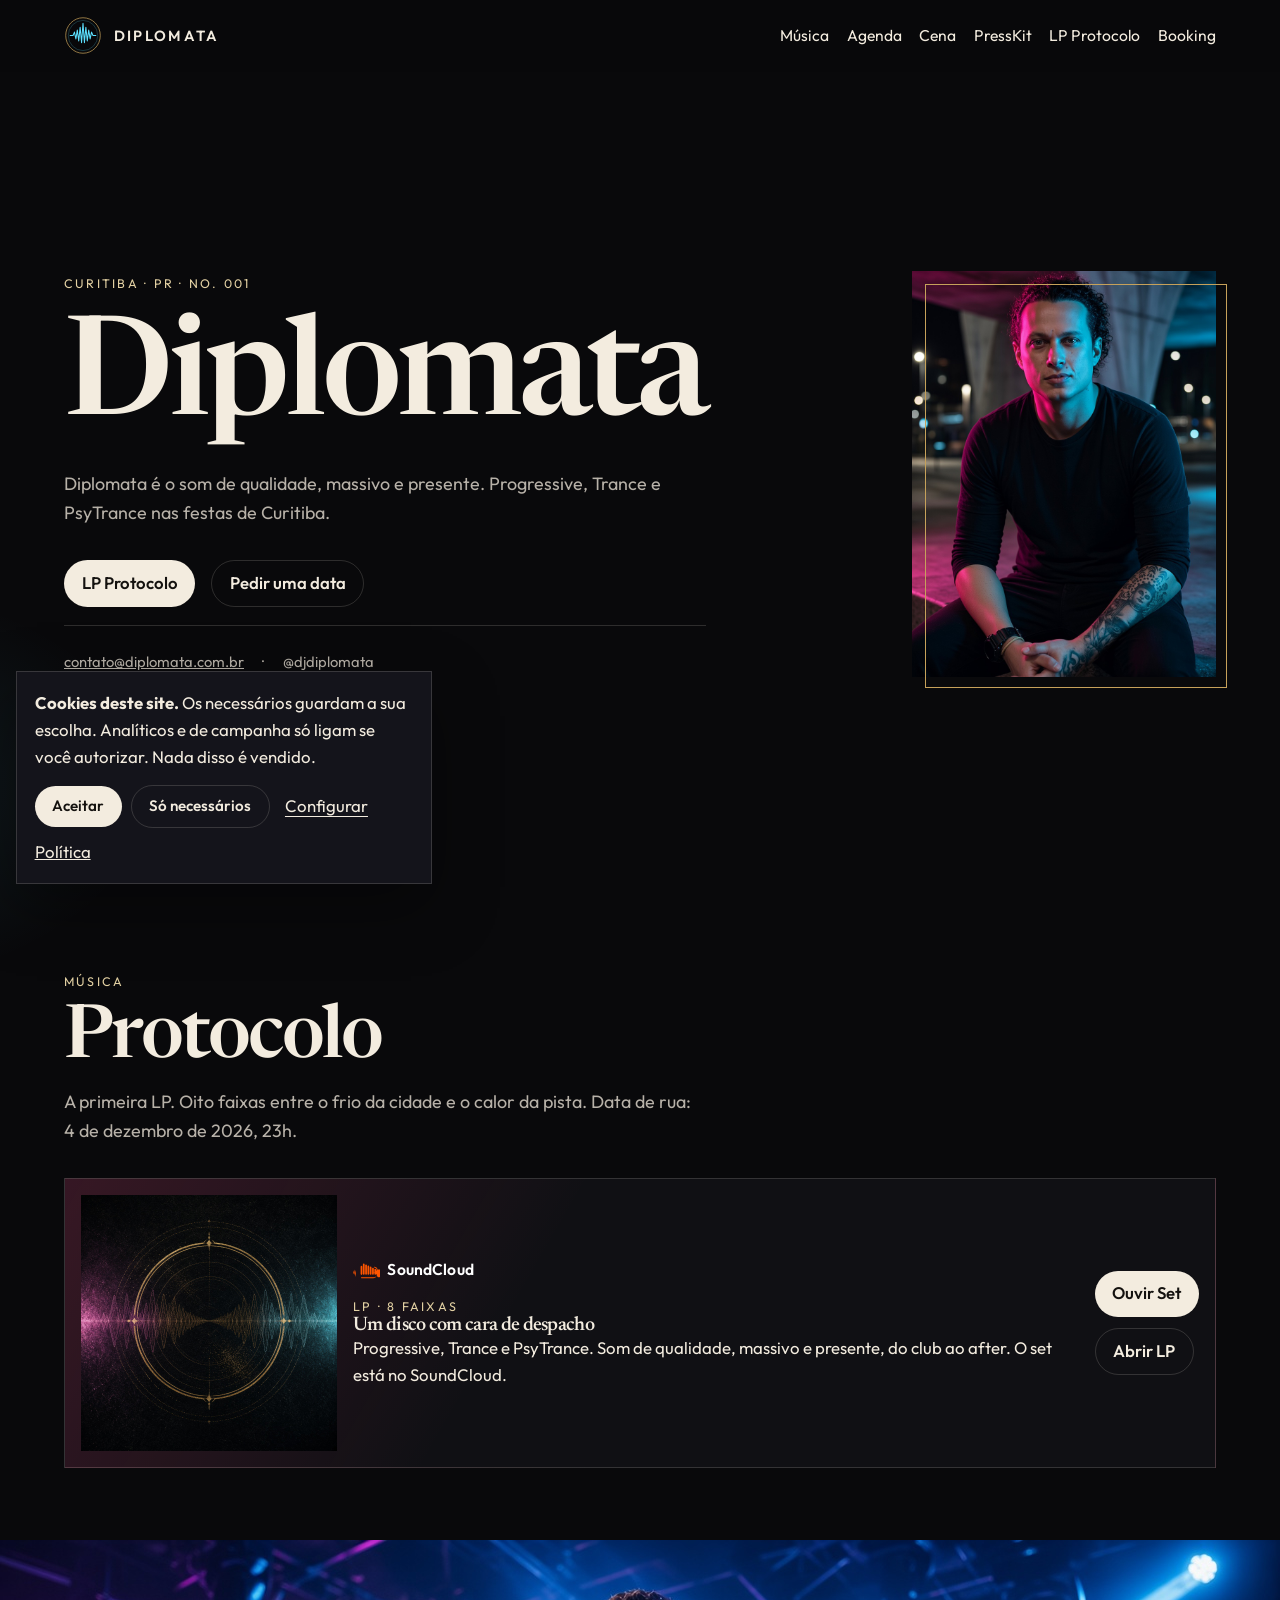
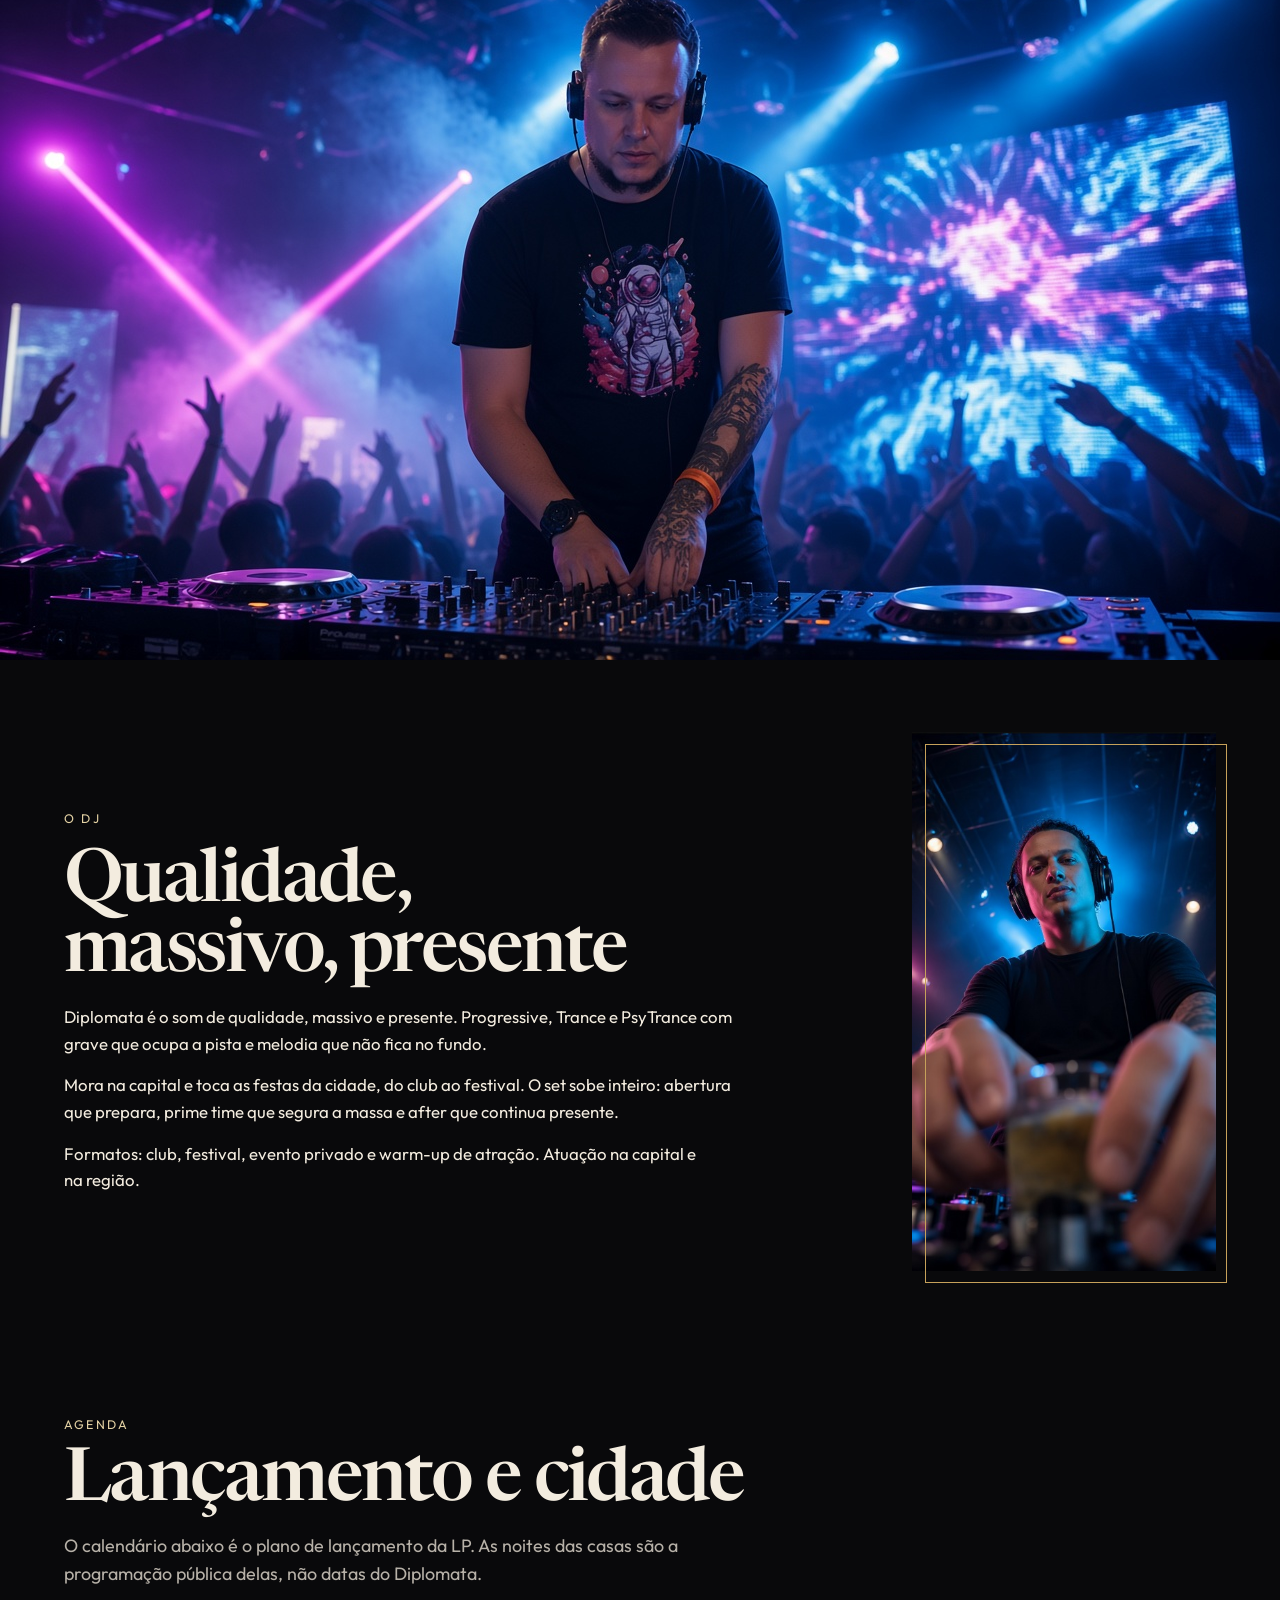
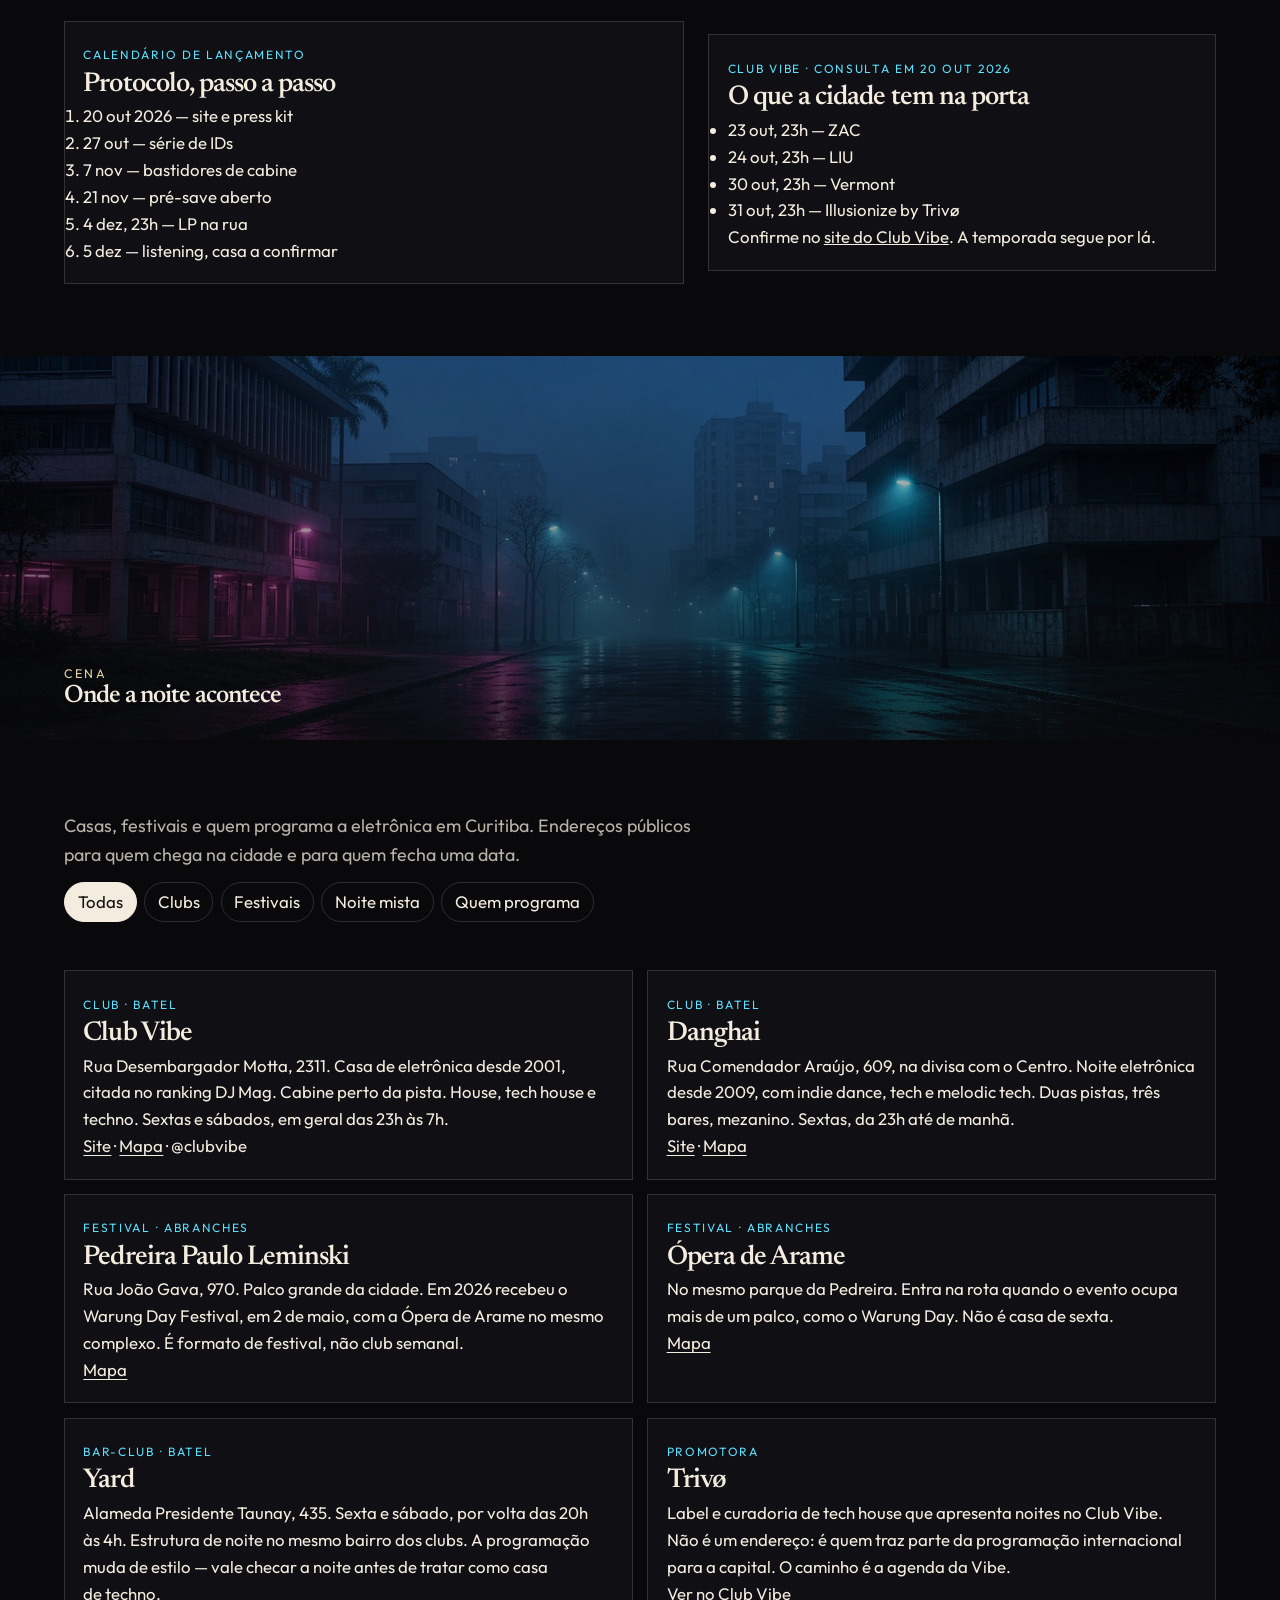
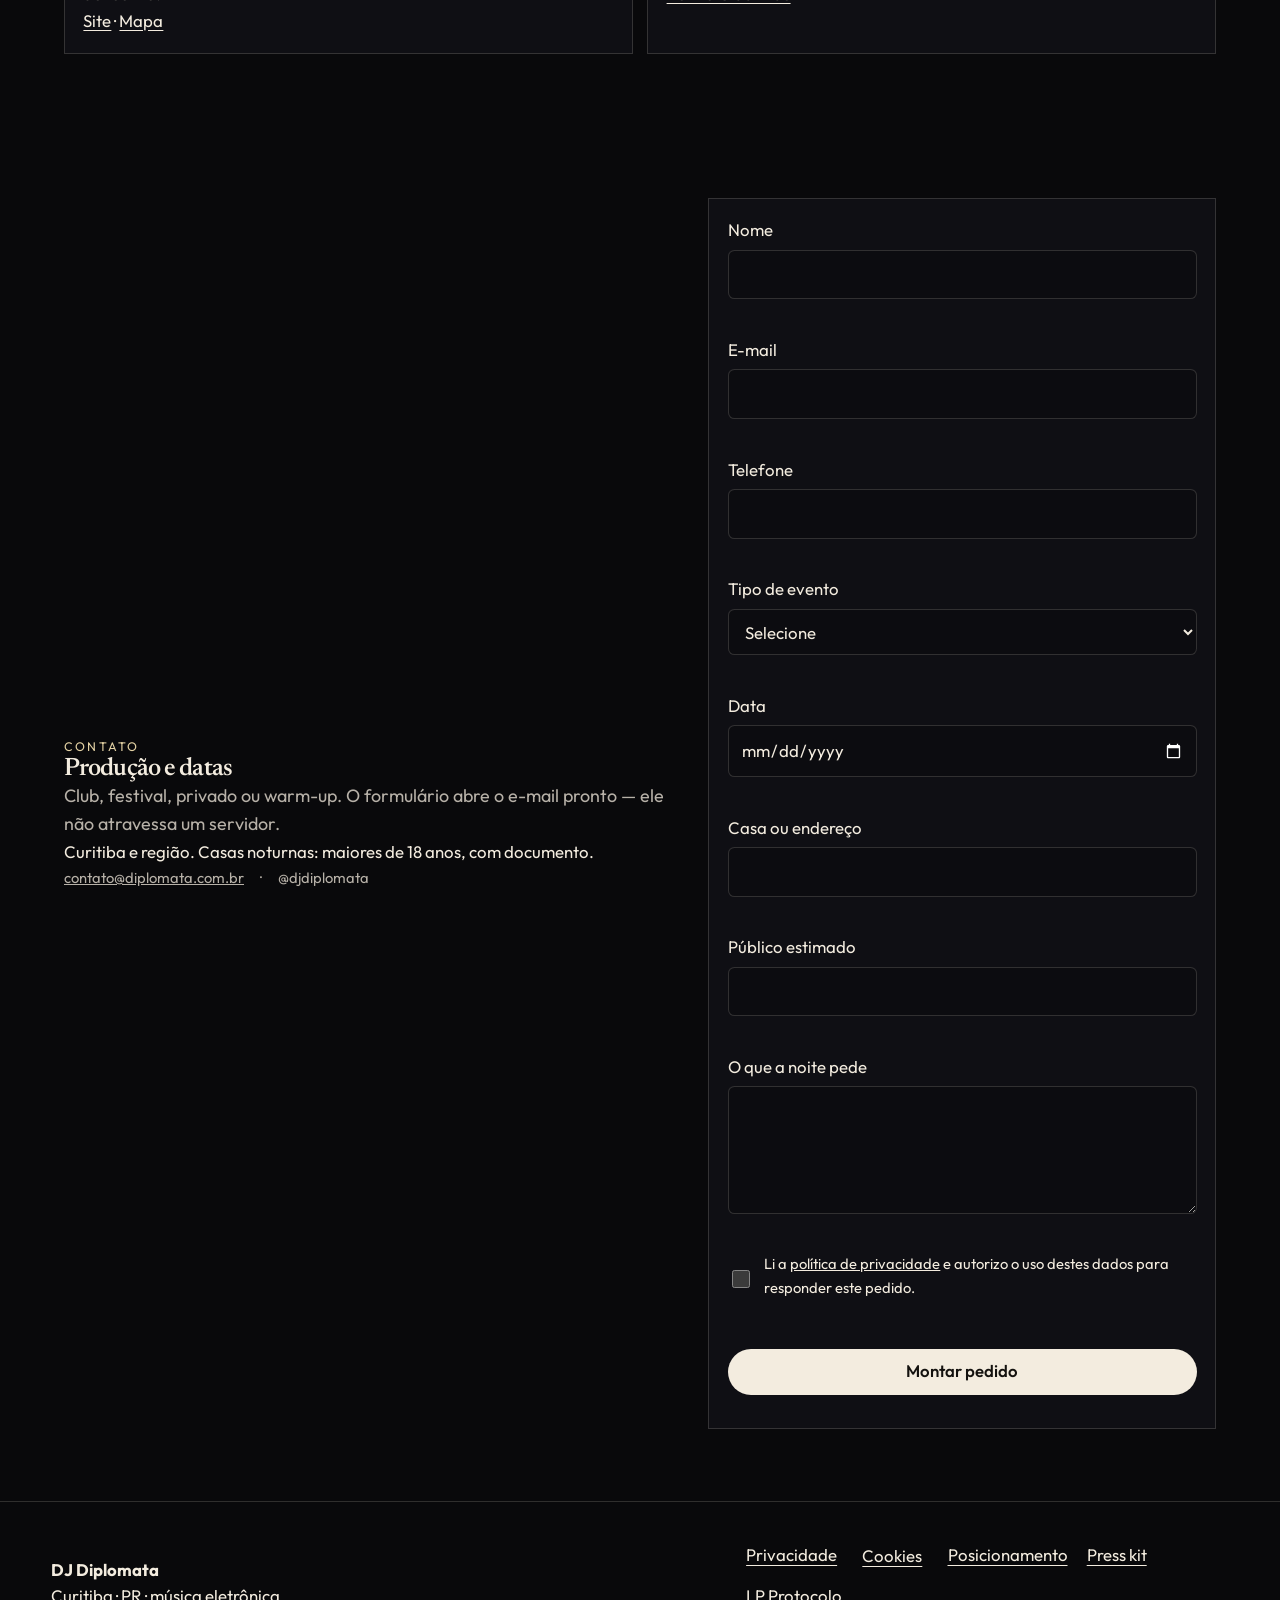
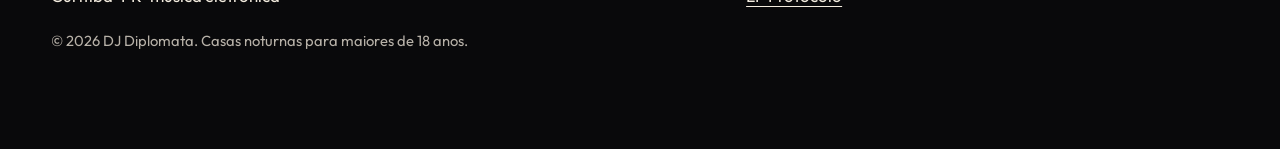
==== commit 2a17a110: "Ajuste Layout Co-authored-by: Cursor <cursoragent@cursor.com>" ====
--- a/index.html
+++ b/index.html
@@ -106,6 +106,17 @@
       </div>
     </section>
 
+    <section class="section section-bleed club-loop" aria-label="Pista em loop">
+      <div class="club-loop__stage" data-club-loop>
+        <video class="club-loop__video is-front" muted playsinline preload="auto" poster="img/club-pov-pista.jpg">
+          <source src="img/club-pov-wide-cinematic-ig-post.mp4?v=pista" type="video/mp4">
+        </video>
+        <video class="club-loop__video" muted playsinline preload="auto" poster="img/club-pov-pista.jpg" aria-hidden="true">
+          <source src="img/club-pov-wide-cinematic-ig-post.mp4?v=pista" type="video/mp4">
+        </video>
+      </div>
+    </section>
+
     <section class="section" id="sobre">
       <div class="wrap split split-2">
         <div class="prose" data-reveal>
--- a/css/styles.css
+++ b/css/styles.css
@@ -791,6 +791,43 @@
     margin-top: 0.35rem;
     font-size: clamp(2.4rem, 6vw, 4.6rem);
   }
+
+  .club-loop {
+    --pass: 0.65s;
+    padding: 0;
+  }
+
+  .club-loop__stage {
+    position: relative;
+    width: 100%;
+    aspect-ratio: 16 / 9;
+    overflow: hidden;
+    background: #000;
+  }
+
+  .club-loop__video {
+    position: absolute;
+    inset: 0;
+    width: 100%;
+    height: 100%;
+    object-fit: cover;
+    object-position: center;
+    opacity: 0;
+    transition: opacity var(--pass) ease;
+  }
+
+  .club-loop__video.is-front,
+  .club-loop__video.is-passing {
+    opacity: 1;
+  }
+
+  .club-loop__video.is-front {
+    z-index: 1;
+  }
+
+  .club-loop__video.is-passing {
+    z-index: 2;
+  }
 }
 
 @layer pages {
@@ -984,6 +1021,10 @@
   .js [data-reveal].is-in,
   .city-band { animation: none; }
   .nav-toggle__bar { transition: none; }
+  .club-loop__video { display: none; }
+  .club-loop__stage {
+    background: #000 url("../img/club-pov-pista.jpg") center / cover no-repeat;
+  }
 }
 
 @media print {
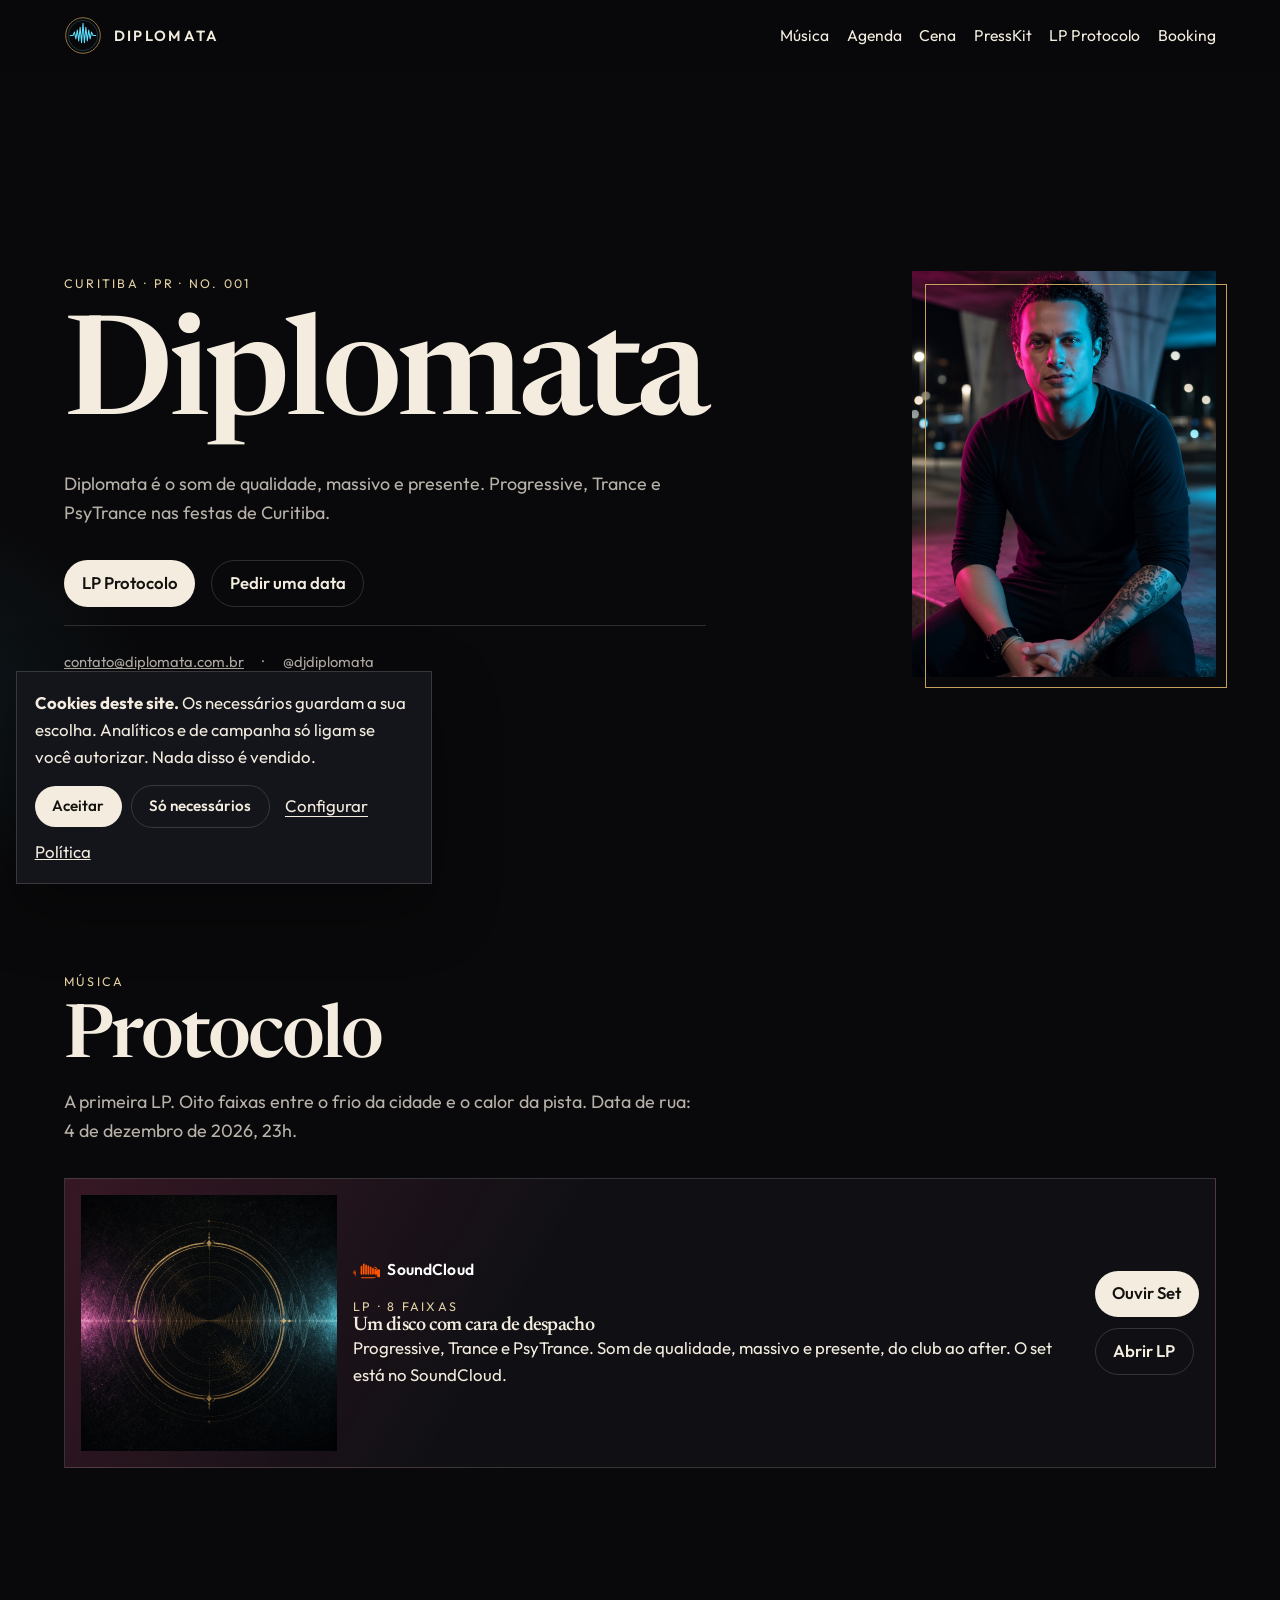
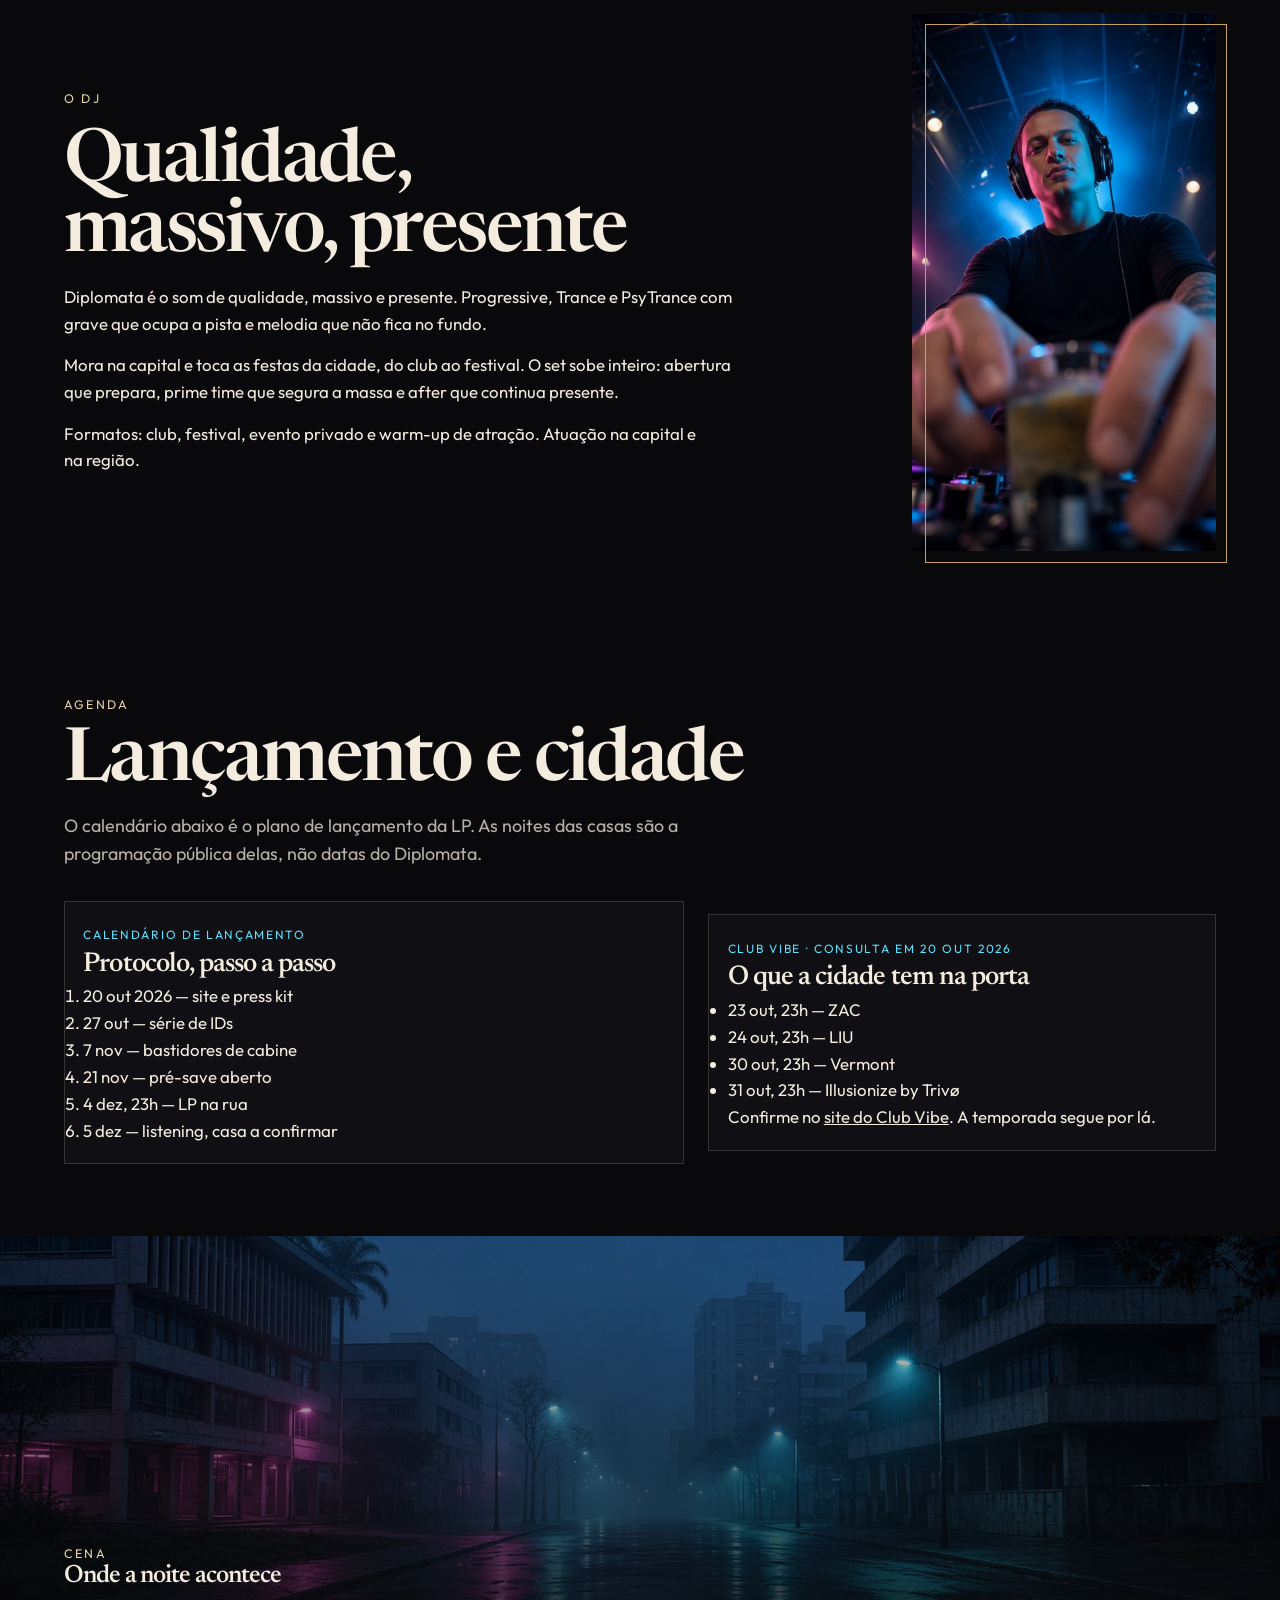
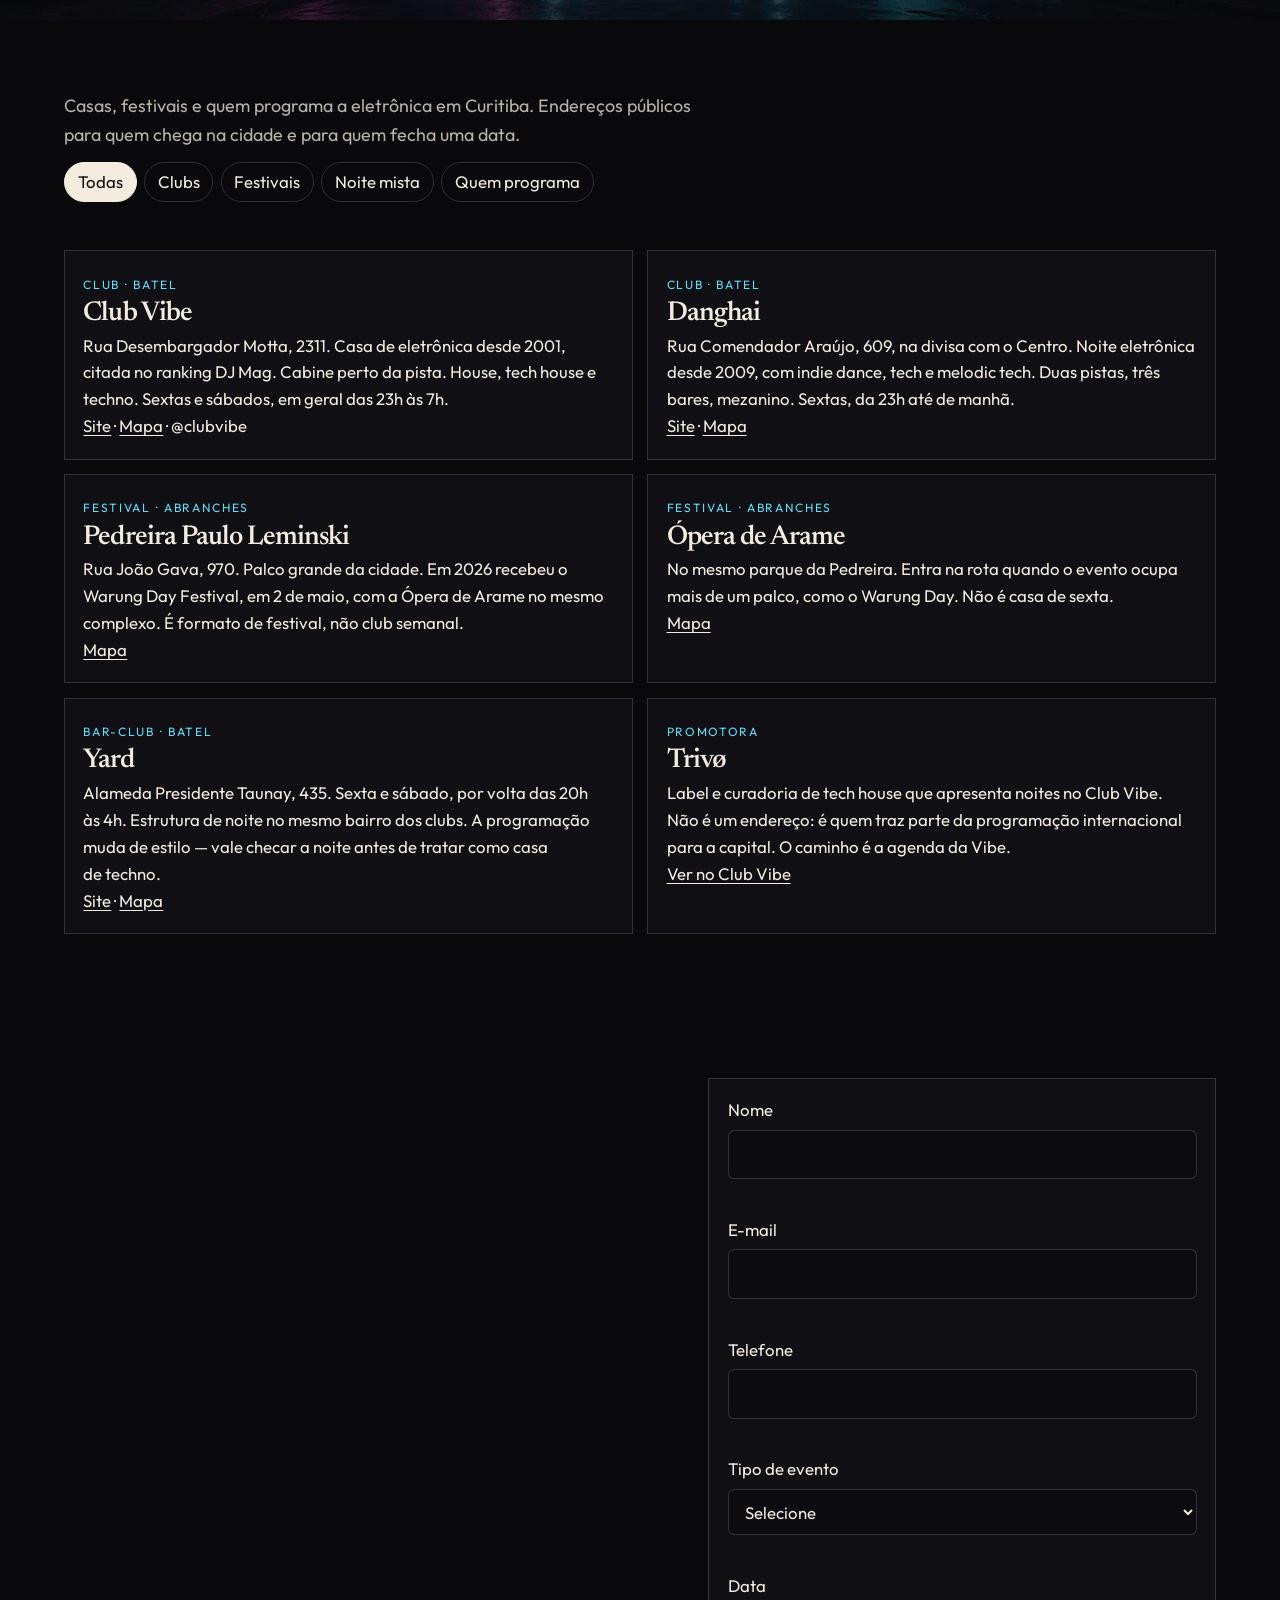
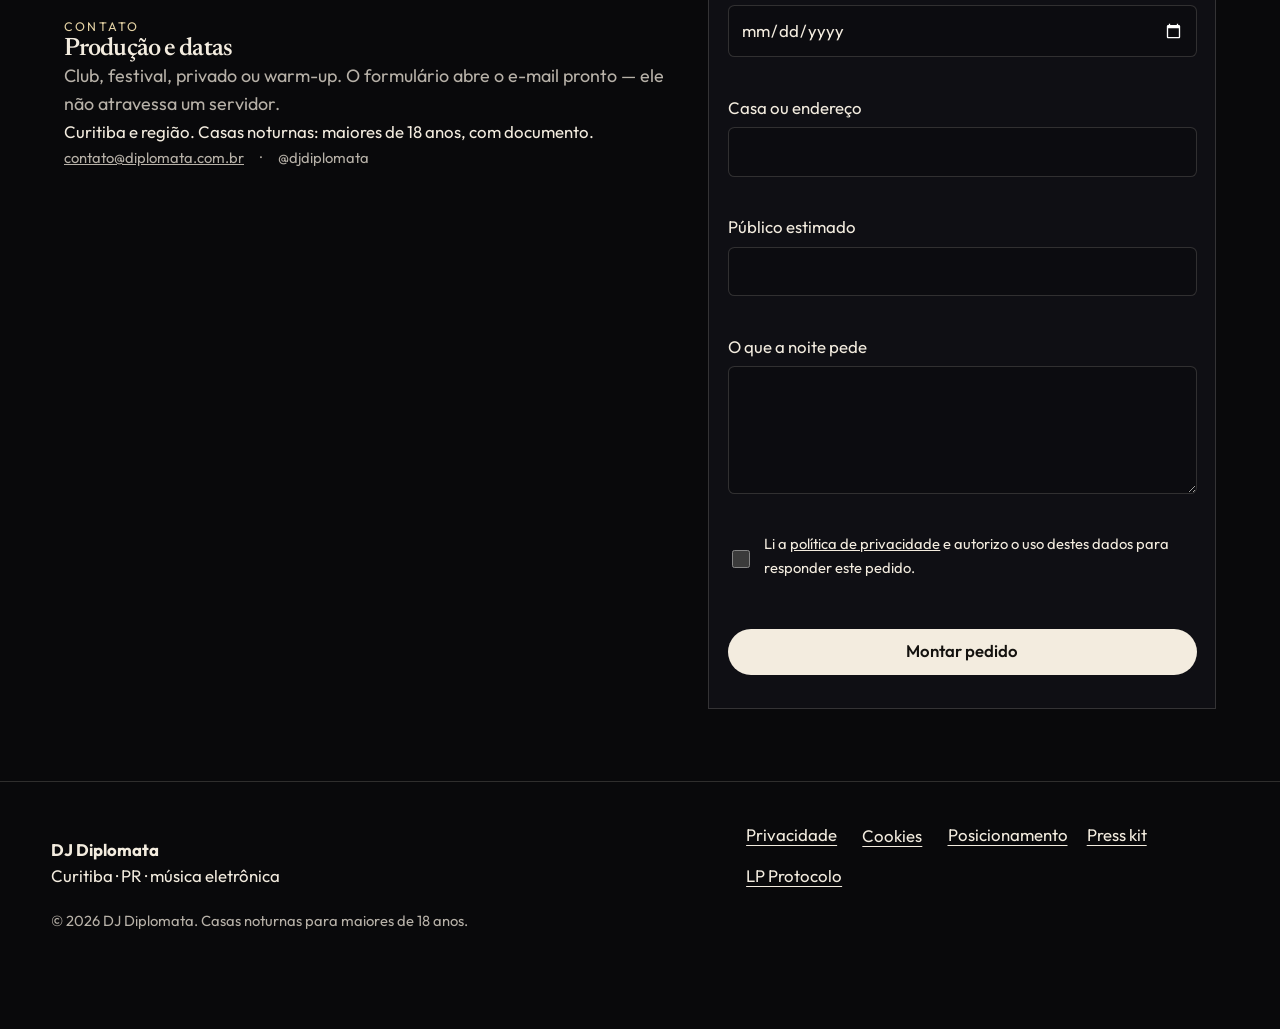
==== commit 8a150102: "Novo Layout Co-authored-by: Cursor <cursoragent@cursor.com>" ====
--- a/index.html
+++ b/index.html
@@ -106,17 +106,6 @@
       </div>
     </section>
 
-    <section class="section section-bleed club-loop" aria-label="Pista em loop">
-      <div class="club-loop__stage" data-club-loop>
-        <video class="club-loop__video is-front" muted playsinline preload="auto" poster="img/club-pov-pista.jpg">
-          <source src="img/club-pov-wide-cinematic-ig-post.mp4?v=pista" type="video/mp4">
-        </video>
-        <video class="club-loop__video" muted playsinline preload="auto" poster="img/club-pov-pista.jpg" aria-hidden="true">
-          <source src="img/club-pov-wide-cinematic-ig-post.mp4?v=pista" type="video/mp4">
-        </video>
-      </div>
-    </section>
-
     <section class="section" id="sobre">
       <div class="wrap split split-2">
         <div class="prose" data-reveal>
--- a/css/styles.css
+++ b/css/styles.css
@@ -791,43 +791,6 @@
     margin-top: 0.35rem;
     font-size: clamp(2.4rem, 6vw, 4.6rem);
   }
-
-  .club-loop {
-    --pass: 0.65s;
-    padding: 0;
-  }
-
-  .club-loop__stage {
-    position: relative;
-    width: 100%;
-    aspect-ratio: 16 / 9;
-    overflow: hidden;
-    background: #000;
-  }
-
-  .club-loop__video {
-    position: absolute;
-    inset: 0;
-    width: 100%;
-    height: 100%;
-    object-fit: cover;
-    object-position: center;
-    opacity: 0;
-    transition: opacity var(--pass) ease;
-  }
-
-  .club-loop__video.is-front,
-  .club-loop__video.is-passing {
-    opacity: 1;
-  }
-
-  .club-loop__video.is-front {
-    z-index: 1;
-  }
-
-  .club-loop__video.is-passing {
-    z-index: 2;
-  }
 }
 
 @layer pages {
@@ -1021,10 +984,6 @@
   .js [data-reveal].is-in,
   .city-band { animation: none; }
   .nav-toggle__bar { transition: none; }
-  .club-loop__video { display: none; }
-  .club-loop__stage {
-    background: #000 url("../img/club-pov-pista.jpg") center / cover no-repeat;
-  }
 }
 
 @media print {
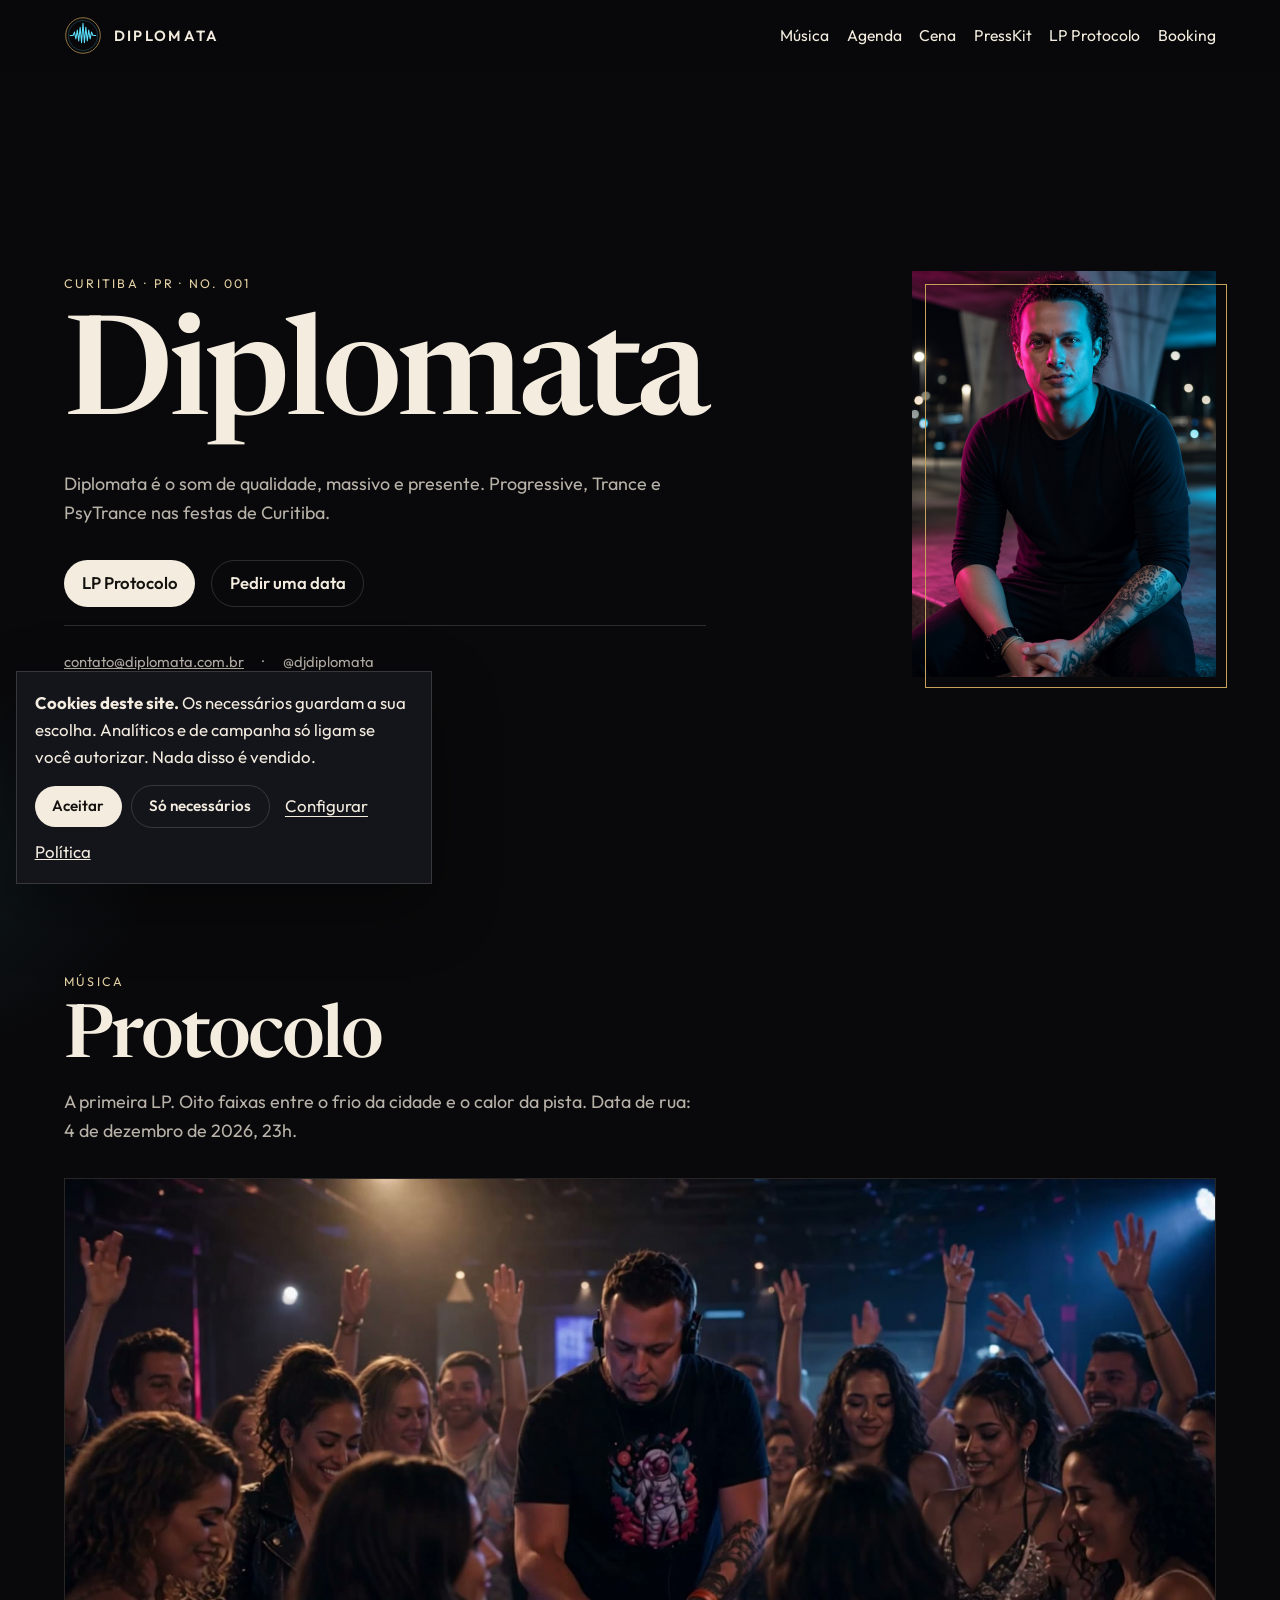
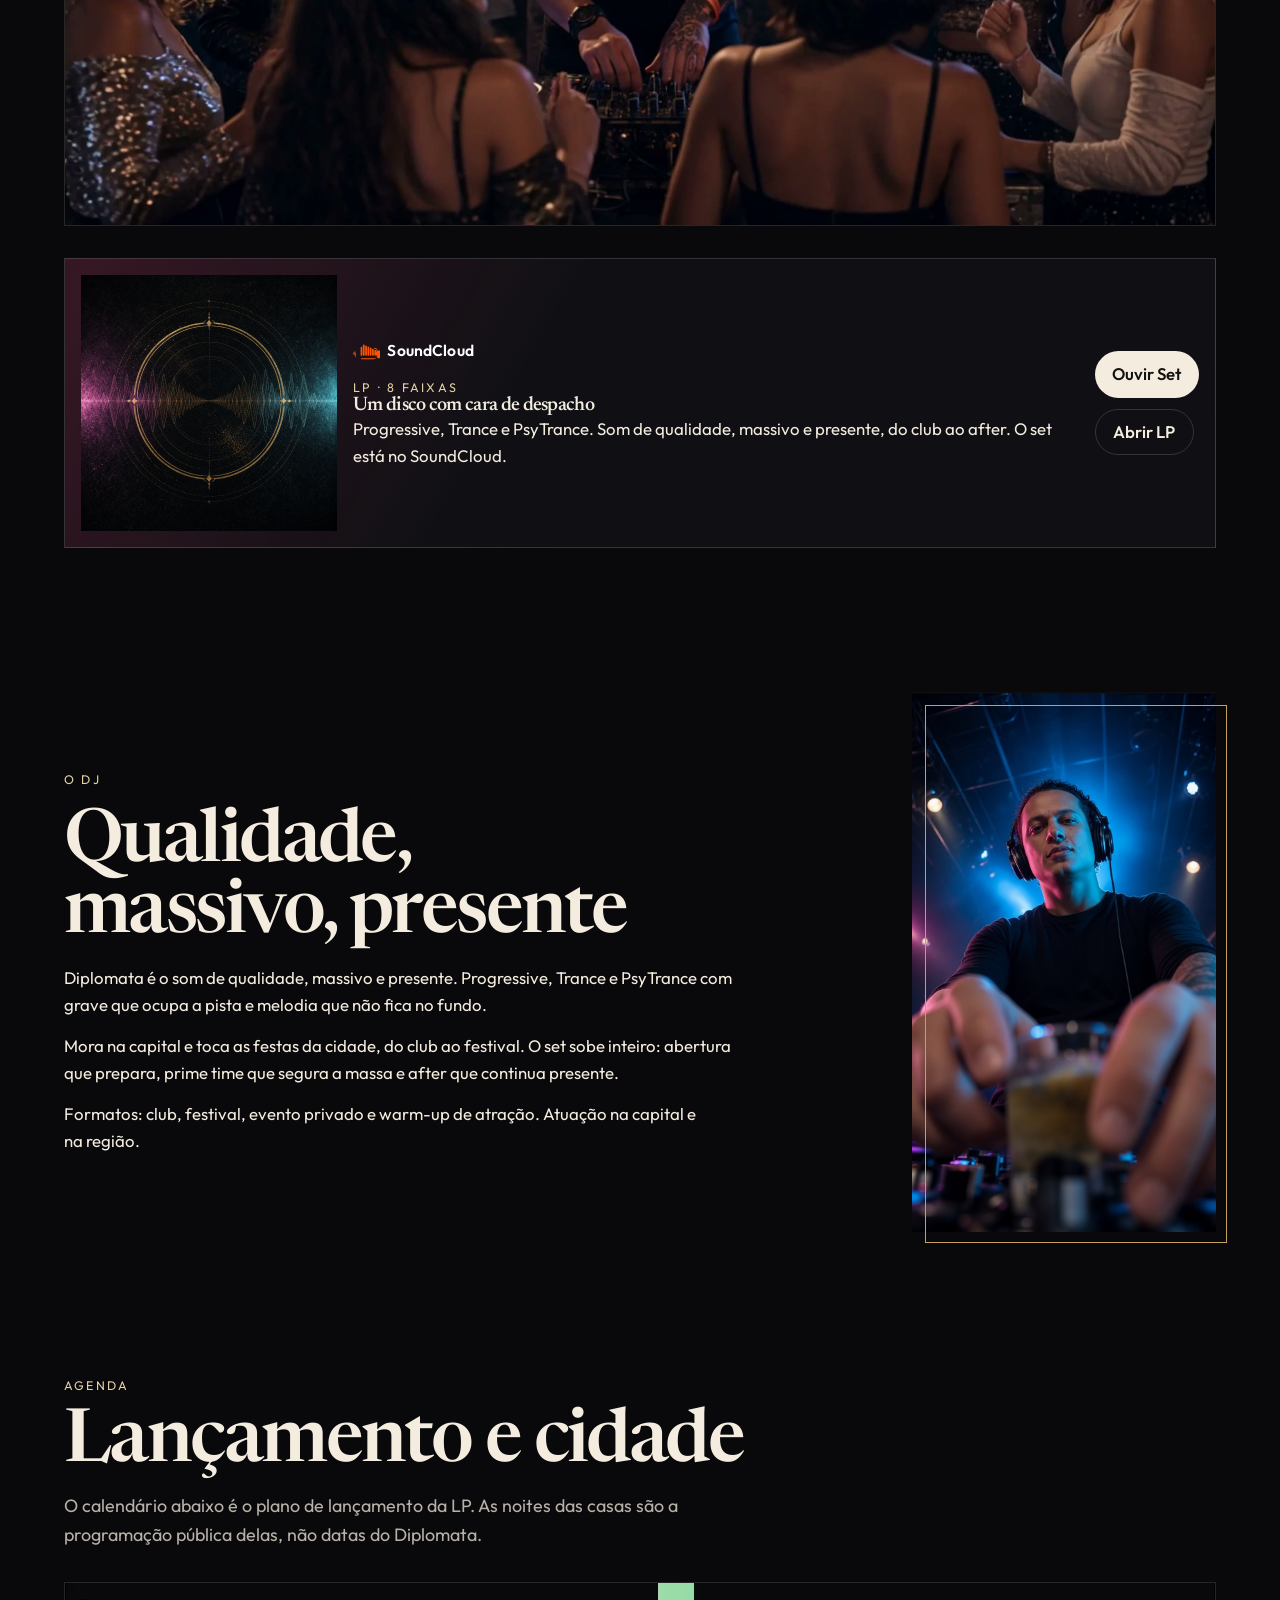
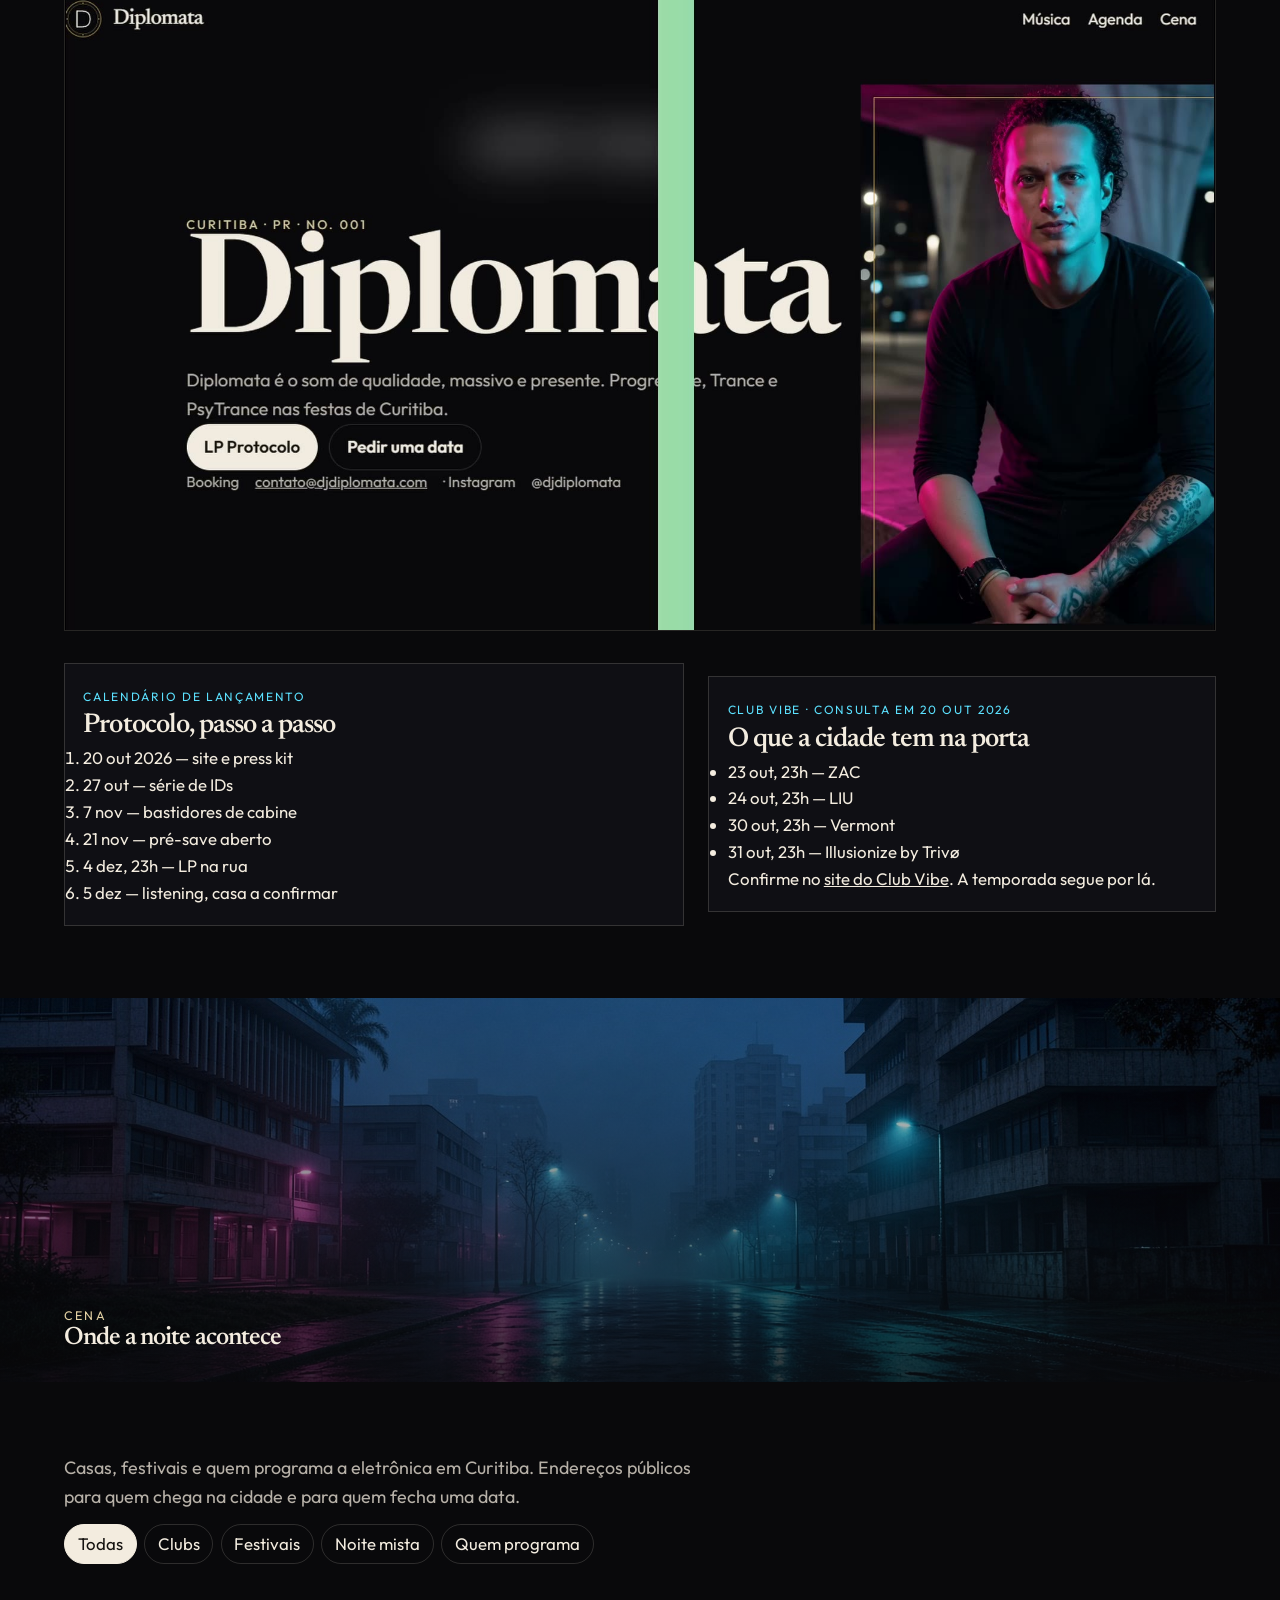
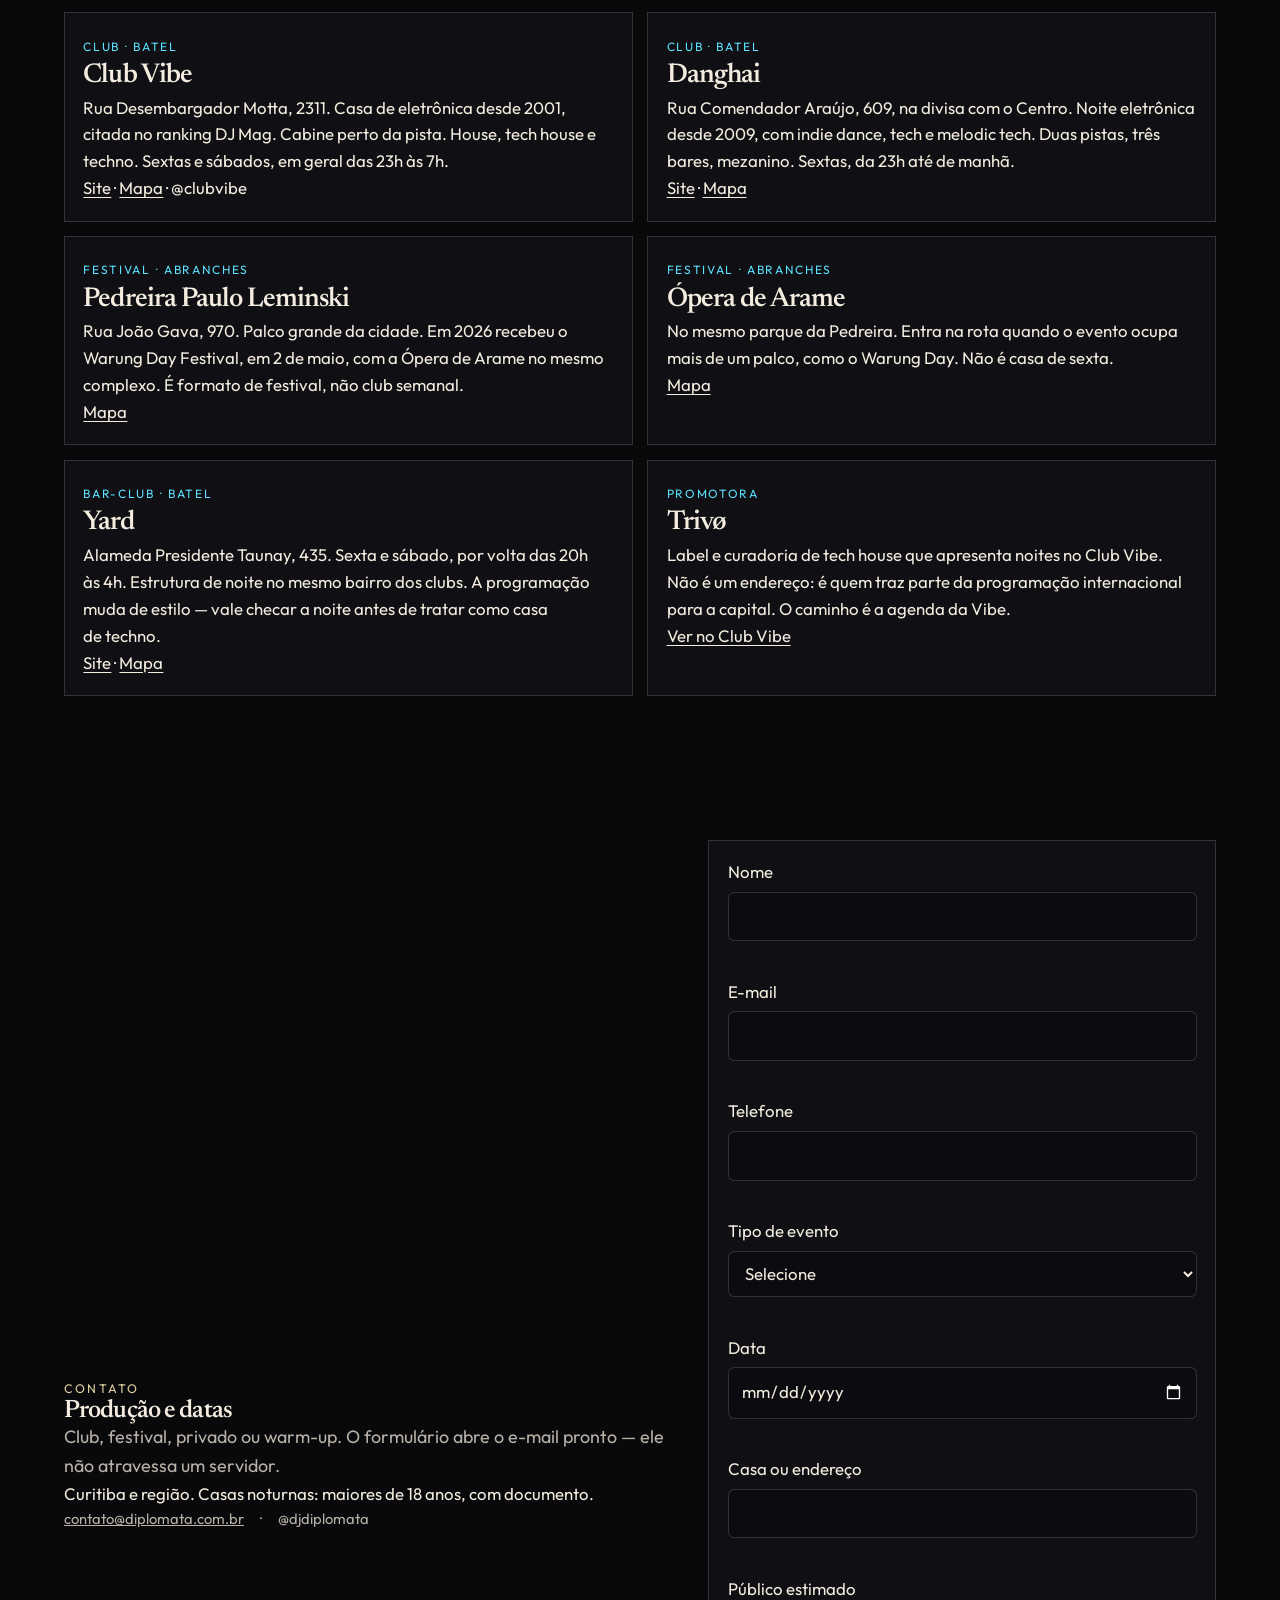
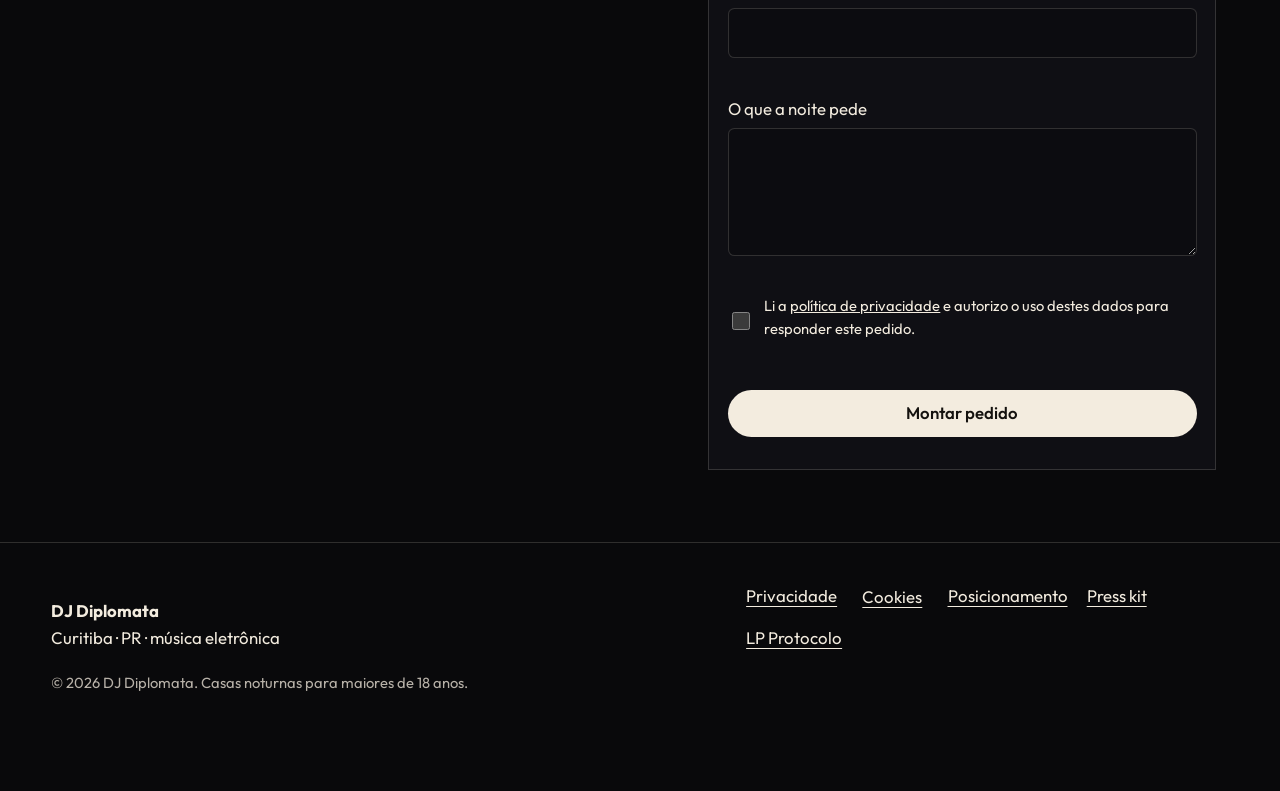
==== commit 205e2bee: "Clip Layout Co-authored-by: Cursor <cursoragent@cursor.com>" ====
--- a/index.html
+++ b/index.html
@@ -85,6 +85,11 @@
           <h2>Protocolo</h2>
           <p class="lede">A primeira LP. Oito faixas entre o frio da cidade e o calor da pista. Data de rua: 4 de dezembro de 2026, 23h.</p>
         </div>
+        <figure class="clip-frame" data-reveal>
+          <video autoplay muted loop playsinline disablepictureinpicture preload="auto" poster="img/protocolo-timeline.jpg" width="1920" height="1080" aria-label="Clipe de Protocolo: Diplomata na cabine, pista em volta.">
+            <source src="img/protocolo-timeline.mp4" type="video/mp4">
+          </video>
+        </figure>
         <article class="release" data-reveal>
           <img src="img/capa-protocolo.jpg" width="1024" height="1024" alt="Capa abstrata da LP Protocolo, anel dourado e forma de onda.">
           <div>
@@ -128,6 +133,11 @@
           <h2>Lançamento e cidade</h2>
           <p class="lede">O calendário abaixo é o plano de lançamento da LP. As noites das casas são a programação pública delas, não datas do Diplomata.</p>
         </div>
+        <figure class="clip-frame" data-reveal>
+          <video autoplay muted loop playsinline disablepictureinpicture preload="auto" poster="img/diplomata-flyer.jpg" width="1920" height="1080" aria-label="Motion flyer de Diplomata: retrato e marca da LP Protocolo.">
+            <source src="img/diplomata-flyer.mp4" type="video/mp4">
+          </video>
+        </figure>
         <div class="split split-2">
           <article class="note" data-reveal>
             <p class="tag">Calendário de lançamento</p>
--- a/css/styles.css
+++ b/css/styles.css
@@ -43,7 +43,8 @@
     border: 0;
   }
 
-  img {
+  img,
+  video {
     max-width: 100%;
     height: auto;
     display: block;
@@ -830,6 +831,30 @@
     gap: 0.55rem 1.15rem;
   }
 
+  .clip-frame {
+    width: 100%;
+    max-width: 100%;
+    margin: 0 0 2rem;
+    overflow: hidden;
+    background: #000;
+    border: 1px solid var(--line);
+  }
+
+  .clip-frame video {
+    width: 100%;
+    max-width: 100%;
+    height: auto;
+    aspect-ratio: 16 / 9;
+    object-fit: cover;
+    pointer-events: none;
+  }
+
+  .clip-frame video::-webkit-media-controls,
+  .clip-frame video::-webkit-media-controls-enclosure,
+  .clip-frame video::-webkit-media-controls-panel {
+    display: none !important;
+  }
+
   .release {
     display: grid;
     gap: 1rem;
@@ -986,6 +1011,13 @@
   .nav-toggle__bar { transition: none; }
 }
 
+/* Unlayered so HTML width/height on <video> cannot blow the clip past the wrap. */
+.clip-frame video {
+  width: 100%;
+  max-width: 100%;
+  height: auto;
+}
+
 @media print {
   .site-header,
   .site-footer,
